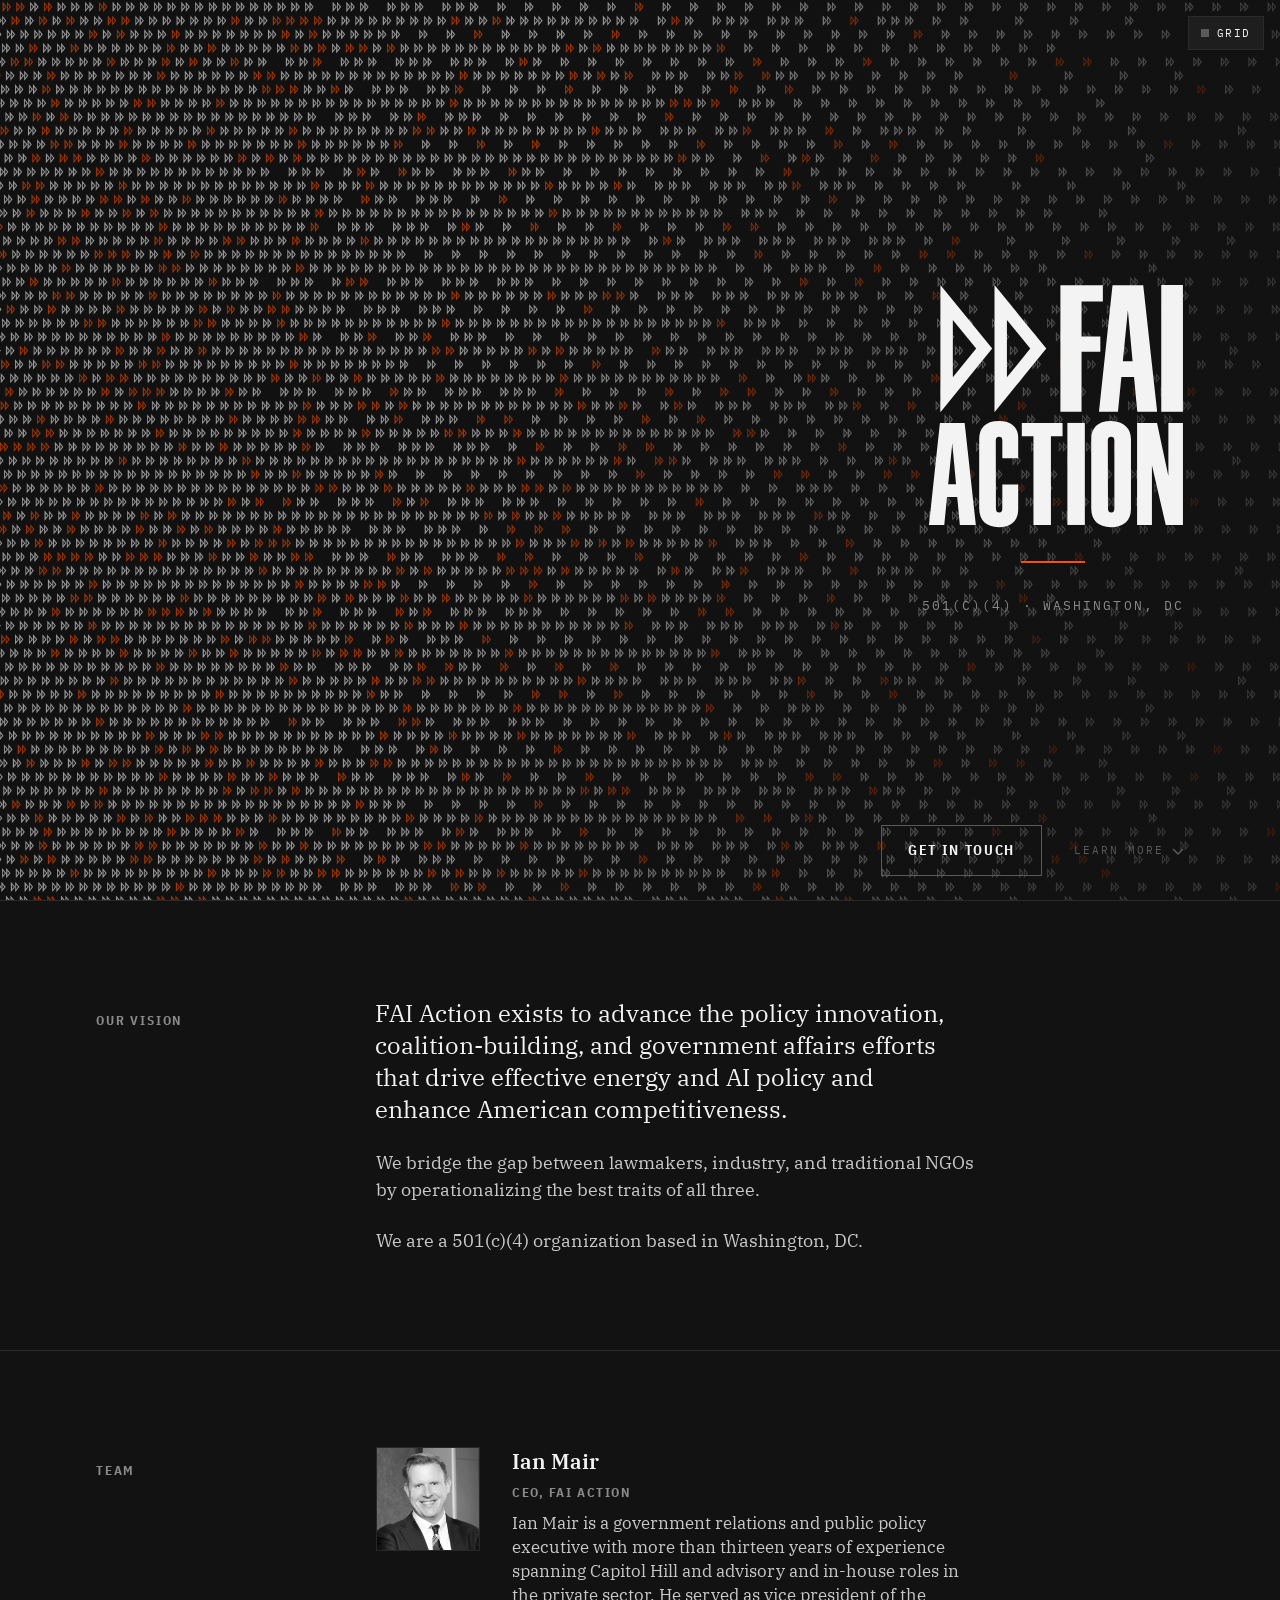
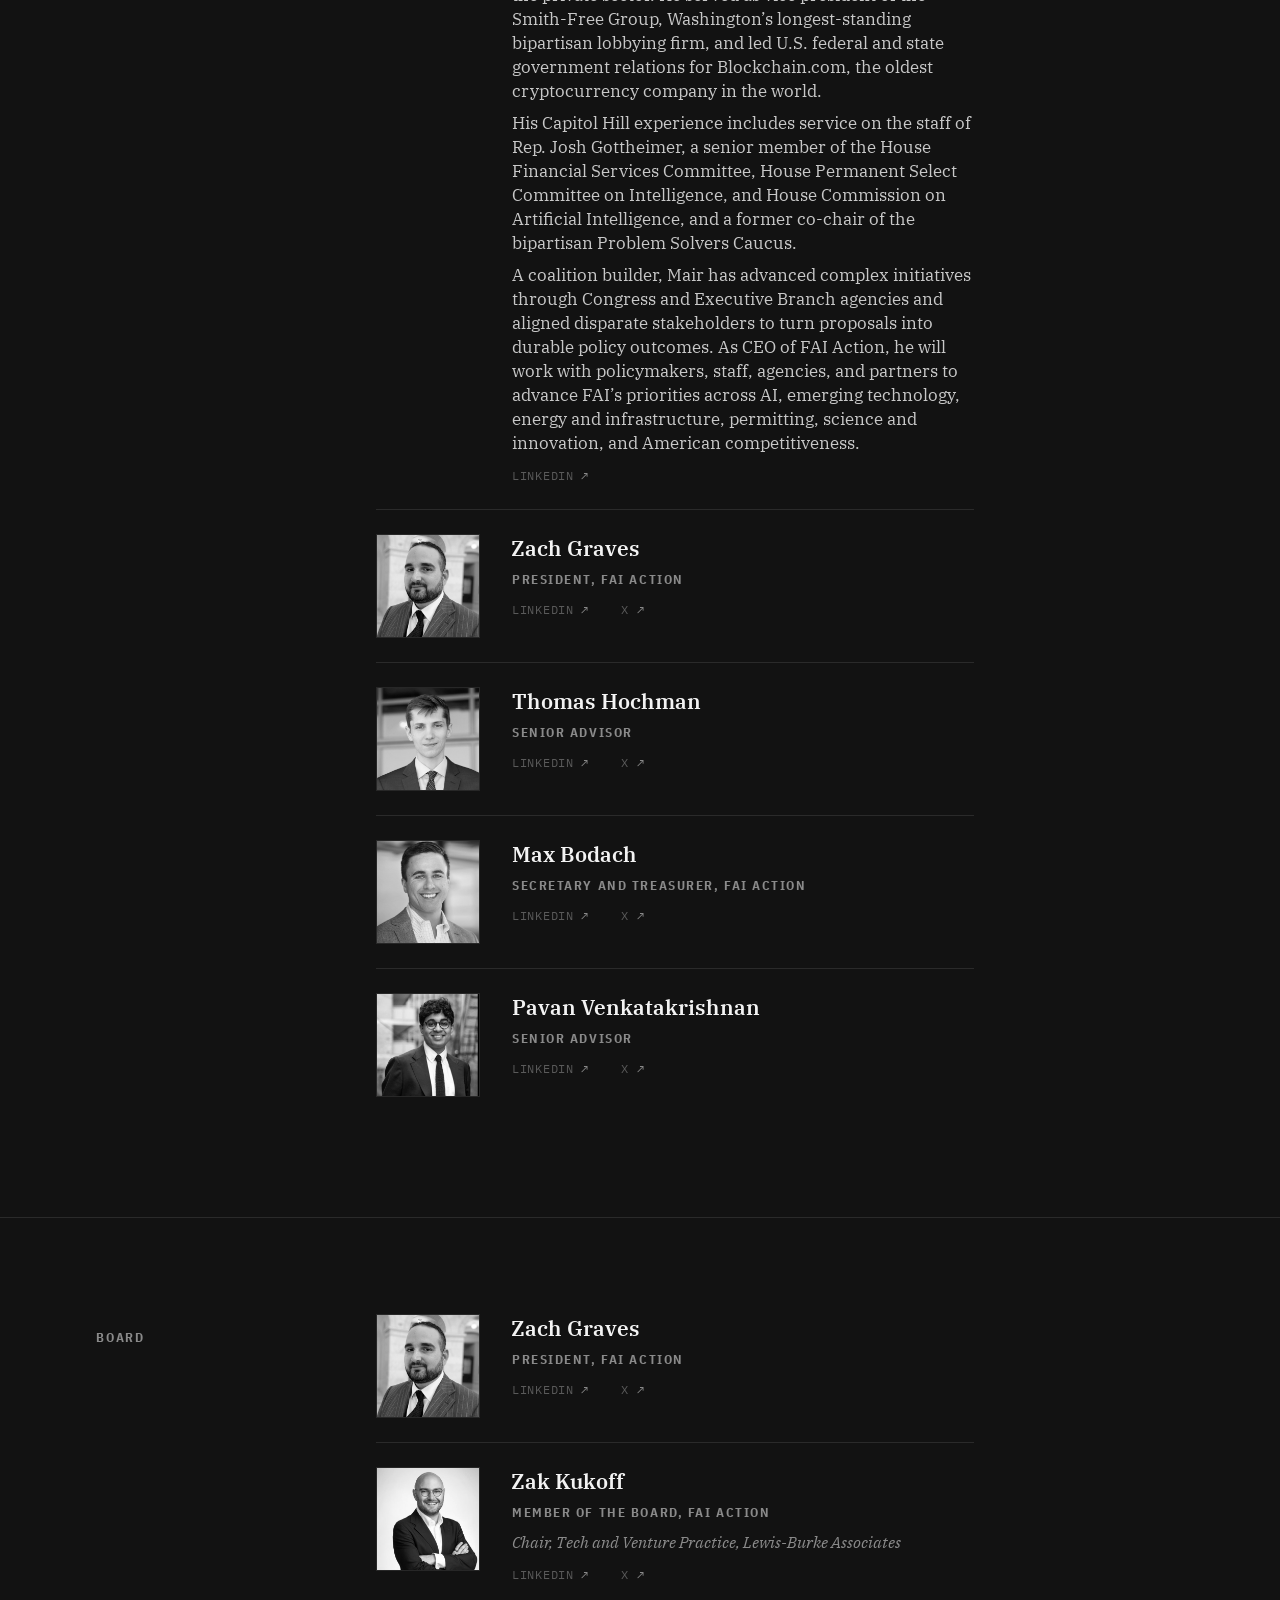
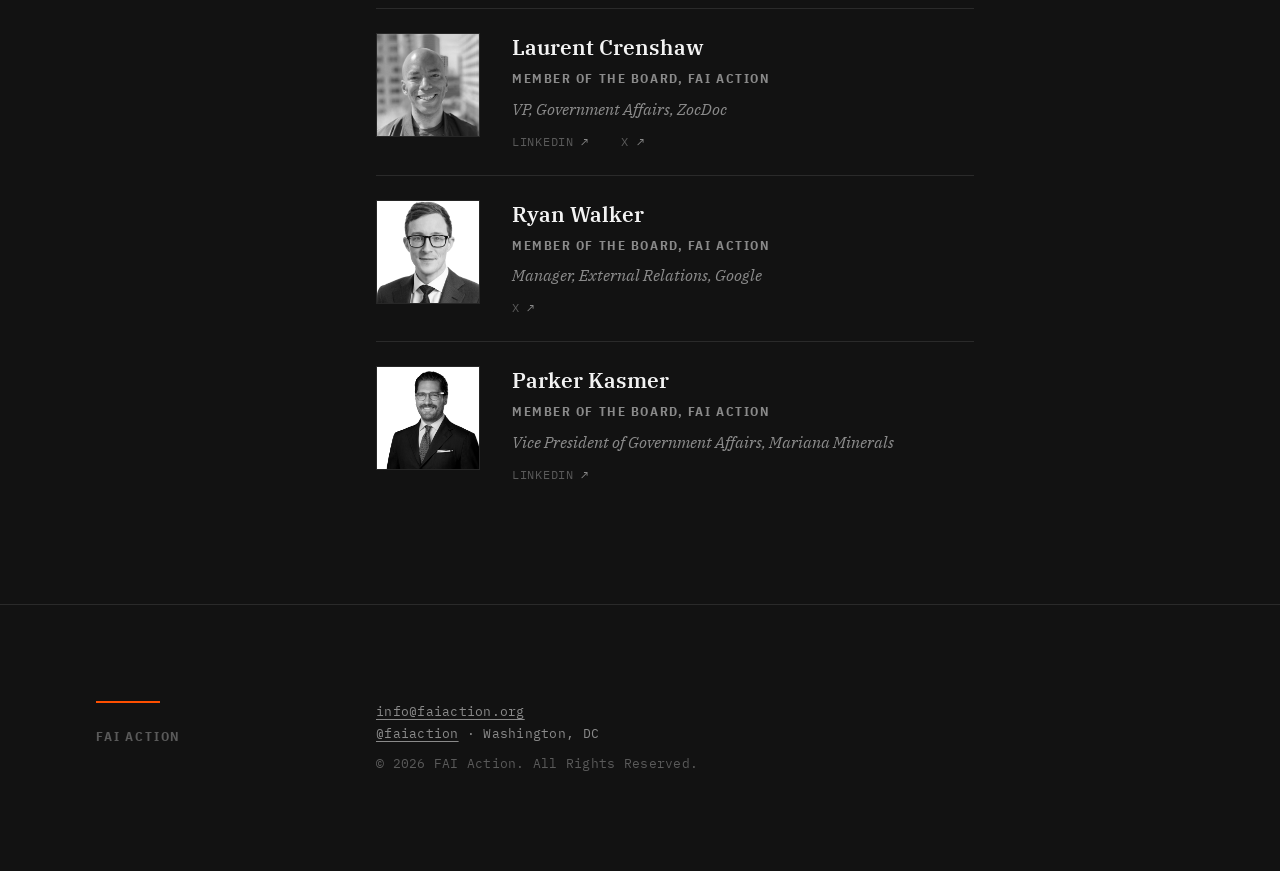
==== index.html @ d4f7ed58 "FAI Action landing site: splash dither field, expanded CEO bio, Get in Touch + Learn more CTAs Stati" ====
<!doctype html>
<html lang="en">
<head>
  <meta charset="utf-8" />
  <meta name="viewport" content="width=device-width, initial-scale=1" />
  <title>FAI Action</title>
  <meta name="description" content="FAI Action — the 501(c)(4) affiliate of the Foundation for American Innovation." />
  <meta name="theme-color" content="#121212" />
  <link rel="icon" type="image/svg+xml" href="./assets/favicon.svg" />
  <link rel="preconnect" href="https://fonts.googleapis.com" />
  <link rel="preconnect" href="https://fonts.gstatic.com" crossorigin />
  <link href="https://fonts.googleapis.com/css2?family=IBM+Plex+Mono:wght@400;500&family=IBM+Plex+Sans:wght@400;500;600&family=IBM+Plex+Sans+Condensed:wght@600;700&family=IBM+Plex+Serif:ital,wght@0,400;0,500;0,600;1,400&display=swap" rel="stylesheet" />
  <link rel="stylesheet" href="./styles.css" />
</head>
<body>
  <button class="toggle" id="gridToggle" aria-pressed="false" title="Toggle grid (G)">
    <span class="dot"></span><span class="lbl">Grid</span>
  </button>

  <!-- ============ SPLASH ============ -->
  <header class="splash spread">
    <img class="splash__texture" src="./assets/splash-field.png" alt="" aria-hidden="true" />
    <div class="splash__scrim" aria-hidden="true"></div>
    <div class="wrap">
      <div class="guides" aria-hidden="true"><div class="cols"></div><div class="rows"></div><div class="mline l"></div><div class="mline r"></div></div>
      <div class="splash__inner">
        <!-- Official drawn stacked lockup (composited, never re-typed) -->
        <svg class="splash__mark" viewBox="0 0 586 559" role="img" aria-label="FAI Action" xmlns="http://www.w3.org/2000/svg">
          <path class="fill" d="M28.39,2.31l118.57,145.6L28.39,293.51V2.31ZM110.26,147.91l-53.42-65.6v131.2l53.42-65.6Z"/>
          <path class="fill" d="M152.21,2.32l118.58,145.59-118.58,145.6V2.32ZM234.09,147.91l-53.43-65.6v131.21l53.43-65.61h0Z"/>
          <polygon class="fill" points="400.28 2.67 400.28 40.34 351.48 40.34 351.48 120.25 394.49 120.25 394.49 155.03 351.48 155.03 351.48 292.48 303.1 292.48 303.1 2.67 400.28 2.67"/>
          <path class="fill" d="M492.69,2.67l31.84,289.81h-45.49l-7.44-79.49h-28.95l-7.86,79.49h-43.42L422.39,2.67h70.3ZM468.29,176.97l-10.75-116.75-11.58,116.75h22.33Z"/>
          <rect class="fill" x="533.92" y="2.25" width="49.63" height="290.23"/>
          <path class="fill" d="M83.86,318.36l25.65,233.19h-36.64l-6-63.96h-23.32l-6.33,63.96H2.25l24.98-233.19h56.63ZM64.21,458.61l-8.66-93.94-9.33,93.94h17.99Z"/>
          <path class="fill" d="M206.45,458.94v55.96c0,26.99-15.32,41.64-44.3,41.64s-44.97-14.65-44.97-43.64v-158.23c0-23.65,13.66-40.97,44.97-40.97s44.3,16.65,44.3,38.31v46.63h-36.31v-40.64c0-5.99-2.66-8.32-7.66-8.32-4.66,0-7.33,2.66-7.33,8.32l.34,154.9c0,7.33,1.99,10.33,7.32,10.33,5.67,0,7.33-3.33,7.33-10.33v-53.96h36.31Z"/>
          <polygon class="fill" points="308.01 318.36 308.01 348.34 281.36 348.34 281.36 551.55 241.39 551.55 241.39 348.34 214.74 348.34 214.74 318.36 308.01 318.36"/>
          <rect class="fill" x="319.05" y="318.03" width="39.97" height="233.52"/>
          <path class="fill" d="M464.61,354.67v160.23c0,26.99-16.99,41.64-45.97,41.64s-44.98-14.65-44.98-43.64v-158.23c0-23.65,13.66-40.97,44.98-40.97s45.97,19.32,45.97,40.97h0ZM426.63,512.9v-154.9c0-5.99-2.66-8.32-7.66-8.32-4.67,0-7.33,2.66-7.33,8.32l.33,154.9c0,7.33,2,10.33,7.33,10.33,5.66,0,7.33-3.33,7.33-10.33h0Z"/>
          <polygon class="fill" points="583.55 318.36 583.55 551.55 544.24 551.55 512.59 414.63 512.59 551.55 478.61 551.55 478.61 318.36 524.25 318.36 550.23 439.28 550.23 318.36 583.55 318.36"/>
        </svg>
        <hr class="signal" />
        <p class="splash__subtitle" id="subtitle"></p>
      </div>
    </div>
    <div class="splash__actions">
      <a class="btn-touch" href="mailto:info@faiaction.org?subject=Learn%20more%20about%20FAI%20Action">Get in Touch</a>
      <a class="splash__learn" href="#about" aria-label="Learn more — scroll past the splash">
        <span>Learn more</span>
        <svg viewBox="0 0 12 14" aria-hidden="true" fill="none" stroke="currentColor" stroke-width="1.5"><path d="M1 5l5 5 5-5"/></svg>
      </a>
    </div>
  </header>

  <!-- ============ DOCUMENT ============ -->
  <main>
    <section class="spread doc-spread" id="about">
      <div class="wrap">
        <div class="guides" aria-hidden="true"><div class="cols"></div><div class="rows"></div><div class="mline l"></div><div class="mline r"></div></div>
        <div class="grid">
          <div class="band reveal">
            <div class="section__rail col-rail"><span class="rail-label" id="about-label">About</span></div>
            <div class="section__body col-body">
              <p class="lead" id="about-lead"></p>
              <div class="about__body" id="about-body"></div>
            </div>
          </div>
        </div>
      </div>
    </section>

    <section class="spread doc-spread" id="group-0">
      <div class="wrap">
        <div class="guides" aria-hidden="true"><div class="cols"></div><div class="rows"></div><div class="mline l"></div><div class="mline r"></div></div>
        <div class="grid">
          <div class="band reveal">
            <div class="section__rail col-rail"><span class="rail-label" id="group-0-label">Team</span></div>
            <div class="section__body col-body">
              <div class="staff__list" id="group-0-list"></div>
            </div>
          </div>
        </div>
      </div>
    </section>

    <section class="spread doc-spread" id="group-1">
      <div class="wrap">
        <div class="guides" aria-hidden="true"><div class="cols"></div><div class="rows"></div><div class="mline l"></div><div class="mline r"></div></div>
        <div class="grid">
          <div class="band reveal">
            <div class="section__rail col-rail"><span class="rail-label" id="group-1-label">Board</span></div>
            <div class="section__body col-body">
              <div class="staff__list" id="group-1-list"></div>
            </div>
          </div>
        </div>
      </div>
    </section>
  </main>

  <!-- ============ FOOTER ============ -->
  <footer class="spread footer-spread">
    <div class="wrap">
      <div class="guides" aria-hidden="true"><div class="cols"></div><div class="rows"></div><div class="mline l"></div><div class="mline r"></div></div>
      <div class="grid">
        <div class="band reveal">
          <div class="col-rail"><hr class="footer__rule" /><div class="footer__org">FAI Action</div></div>
          <div class="footer__contact col-body" id="footer-contact"></div>
        </div>
      </div>
    </div>
  </footer>

  <script src="./app.js"></script>
  <script src="./grid.js"></script>
</body>
</html>
---- styles.css ----
/* FAI Action — landing site
 * Harmony · macrostructure: Letter (document-led, marginalia rail) · tone: austere/insider · anchor hue: International Orange (signal ≤4%)
 * Grid: IBM 2x / Müller-Brockmann — 16 columns · 32px gutters · 96px margins · 8px baseline. One source of truth; toggle with the G key.
 * Brand: FAI Action sub-brand (Cod Gray ground · Smoke White type · outlined double chevron · no display face · orange = signal not field)
 * pre-emit critique: P5 H5 E5 S5 R5 V4
 */

/* Schmalfette — wired in but DORMANT (FAI Action has no display face; available via --font-display / .display if ever needed) */
@font-face {
  font-family: "Schmalfette Grotesk";
  src: url("./assets/fonts/SchmalfetteGrotesk.woff2") format("woff2"),
       url("./assets/fonts/SchmalfetteGrotesk.woff") format("woff");
  font-weight: 700; font-style: normal; font-display: swap;
}

:root {
  /* ---- grid: one source of truth (IBM 2x) ---- */
  --cols: 16;
  --bl: 8px;          /* baseline unit */
  --lh: 24px;         /* leading = 3 × baseline */
  --gutter: 32px;
  --margin: 96px;
  --pad: 96px;        /* spread top/bottom padding (× baseline) */
  --maxw: 1312px;     /* Carbon xlg */

  /* ---- palette — FAI Action ---- */
  --cod-gray: #121212;
  --graphite: #1e1e1e;
  --iron: #2a2a2a;
  --ash: #5a5a5a;
  --pewter: #8a8a8a;
  --mute: #c8c8c8;
  --smoke: #f3f3f3;
  --bone: #ede6d6;
  --white: #ffffff;
  --orange: #ff4f00;

  /* ---- grid overlay (re-tinted for the dark ground) ---- */
  --g-col: rgba(243, 243, 243, 0.035);
  --g-edge: rgba(255, 79, 0, 0.42);
  --g-base: rgba(243, 243, 243, 0.16);
  --g-base-min: rgba(243, 243, 243, 0.05);

  /* ---- type ---- */
  --font-serif: "IBM Plex Serif", Georgia, serif;
  --font-sans: "IBM Plex Sans", system-ui, sans-serif;
  --font-cond: "IBM Plex Sans Condensed", "Arial Narrow", sans-serif;
  --font-mono: "IBM Plex Mono", ui-monospace, Menlo, monospace;
  --font-display: "Schmalfette Grotesk", "IBM Plex Sans Condensed", "Arial Narrow", sans-serif;

  --measure: 38rem;
  --ease-out: cubic-bezier(0.16, 1, 0.3, 1);
}

* { box-sizing: border-box; }
html, body { overflow-x: clip; }
html { -webkit-text-size-adjust: 100%; scroll-behavior: smooth; }
body {
  margin: 0;
  background: var(--cod-gray);
  color: var(--smoke);
  font-family: var(--font-serif);
  font-size: 18px;
  line-height: 1.5;
  -webkit-font-smoothing: antialiased;
  text-rendering: optimizeLegibility;
}
a { color: inherit; text-decoration: none; }

/* dormant display utility (Schmalfette) — present, not used by default */
.display { font-family: var(--font-display); text-transform: uppercase; letter-spacing: 0.015em; }

/* ============ GRID SCAFFOLD (one source of truth) ============ */
.spread { position: relative; width: 100%; }
.wrap { position: relative; max-width: var(--maxw); margin: 0 auto; padding: var(--pad) var(--margin); }
.grid {
  display: grid;
  grid-template-columns: repeat(var(--cols), minmax(0, 1fr));
  column-gap: var(--gutter);
  row-gap: var(--lh);
}
.band {
  grid-column: 1 / -1;
  display: grid;
  grid-template-columns: subgrid;
  column-gap: var(--gutter);
  align-items: start;
}
@supports not (grid-template-columns: subgrid) {
  .band { grid-template-columns: repeat(var(--cols), minmax(0, 1fr)); }
}
/* column-line placements (the page's structural fingerprint) */
.col-rail { grid-column: 1 / 4; }     /* cols 1–3  — the marginalia rail */
.col-body { grid-column: 5 / 14; }    /* cols 5–13 — the reading column  */
.col-wide { grid-column: 5 / 17; }    /* cols 5–16 — wide content        */

/* ============ GRID OVERLAY (lives in the SAME .wrap as content) ============ */
.guides { position: absolute; inset: 0; pointer-events: none; z-index: 60; opacity: 0; transition: opacity 0.26s var(--ease-out); }
body.grid-on .guides { opacity: 1; }
.guides .cols {
  position: absolute; top: 0; bottom: 0; left: var(--margin); right: var(--margin);
  display: grid; grid-template-columns: repeat(var(--cols), minmax(0, 1fr)); column-gap: var(--gutter);
}
.guides .col { background: var(--g-col); box-shadow: inset 1px 0 0 var(--g-edge), inset -1px 0 0 var(--g-edge); position: relative; }
.guides .col span { position: absolute; top: 8px; left: 0; right: 0; text-align: center; font-family: var(--font-mono); font-size: 9px; line-height: 1; color: var(--orange); }
.guides .rows {
  position: absolute; left: var(--margin); right: var(--margin); top: 0; bottom: 0;
  background-image:
    repeating-linear-gradient(to bottom, var(--g-base) 0 1px, transparent 1px var(--lh)),
    repeating-linear-gradient(to bottom, var(--g-base-min) 0 1px, transparent 1px var(--bl));
}
.guides .mline { position: absolute; top: 0; bottom: 0; width: 1px; background: var(--g-edge); }
.guides .mline.l { left: var(--margin); }
.guides .mline.r { right: var(--margin); }

/* ============ TOGGLE ============ */
.toggle {
  position: fixed; top: 16px; right: 16px; z-index: 200;
  display: inline-flex; align-items: center; gap: 8px;
  background: var(--graphite); color: var(--smoke); border: 1px solid var(--iron); cursor: pointer;
  font-family: var(--font-mono); font-size: 11px; letter-spacing: 0.14em; text-transform: uppercase; padding: 9px 12px;
}
.toggle .dot { width: 8px; height: 8px; background: var(--ash); }
.toggle:hover { border-color: var(--orange); }
body.grid-on .toggle { border-color: var(--orange); }
body.grid-on .toggle .dot { background: var(--orange); }

/* ============ shared ============ */
.rail-label { font-family: var(--font-cond); font-weight: 700; font-size: 13px; letter-spacing: 0.14em; text-transform: uppercase; color: var(--pewter); }
.signal { height: 2px; width: 64px; background: var(--orange); border: 0; }

/* ============ SPLASH ============ */
.splash { min-height: 100svh; overflow: hidden; }
.splash__texture { position: absolute; inset: 0; width: 100%; height: 100%; z-index: 0; pointer-events: none; object-fit: cover; object-position: left center; opacity: 0.62; }
.splash__scrim { position: absolute; inset: 0; z-index: 1; pointer-events: none; background: linear-gradient(105deg, rgba(18,18,18,0) 38%, rgba(18,18,18,0.72) 86%); }
.splash .wrap { min-height: 100svh; display: flex; flex-direction: column; align-items: flex-end; justify-content: center; }
.splash__inner { position: relative; z-index: 2; display: flex; flex-direction: column; align-items: flex-end; text-align: right; gap: var(--lh); }
.splash__mark { width: clamp(180px, 22vw, 256px); height: auto; display: block; }
.splash__mark .fill { fill: var(--smoke); }
.splash__subtitle { font-family: var(--font-mono); font-size: 13px; letter-spacing: 0.16em; text-transform: uppercase; color: var(--pewter); margin: 0; }
/* actions — float in at the bottom-left; "Learn more" scrolls the page off the splash */
.splash__actions {
  position: absolute; right: var(--margin); bottom: var(--lh); z-index: 2;
  display: flex; flex-wrap: wrap; align-items: center; justify-content: flex-end; gap: var(--gutter);
  animation: floatIn 0.7s var(--ease-out) 0.5s both;
}
.btn-touch {
  display: inline-flex; align-items: center;
  font-family: var(--font-cond); font-weight: 700; font-size: 14px; letter-spacing: 0.12em; text-transform: uppercase;
  color: var(--smoke); background: transparent; border: 1px solid var(--ash); padding: 14px 26px;
  transition: border-color 0.2s var(--ease-out), color 0.2s var(--ease-out), background 0.2s var(--ease-out);
}
.btn-touch:hover { border-color: var(--orange); color: var(--orange); background: rgba(255, 79, 0, 0.06); }
.splash__learn {
  display: inline-flex; align-items: center; gap: var(--bl);
  font-family: var(--font-mono); font-size: 11px; letter-spacing: 0.18em; text-transform: uppercase; color: var(--ash);
  transition: color 0.2s var(--ease-out);
}
.splash__learn svg { width: 12px; height: 14px; animation: bob 2.4s var(--ease-out) infinite; }
.splash__learn:hover { color: var(--smoke); }
@keyframes bob { 0%, 100% { transform: translateY(0); } 50% { transform: translateY(4px); } }
@keyframes floatIn { from { opacity: 0; transform: translateY(16px); } to { opacity: 1; transform: none; } }

/* ============ DOCUMENT ============ */
.doc-spread .wrap { border-top: 1px solid var(--iron); }
.splash + .doc-spread .wrap { border-top: 0; }
.section__rail { padding-top: var(--bl); }

/* about */
.lead { font-size: 24px; line-height: 32px; color: var(--smoke); margin: 0 0 var(--lh); max-width: var(--measure); }
.about__body p { margin: 0 0 var(--lh); color: var(--mute); }
.about__body p:last-child { margin-bottom: 0; }

/* staff */
.staff__list { display: flex; flex-direction: column; }
.staff__item { display: grid; grid-template-columns: 104px minmax(0, 1fr); gap: var(--gutter); align-items: start; padding: var(--lh) 0; border-top: 1px solid var(--iron); }
.staff__photo { width: 104px; height: 104px; object-fit: cover; border: 1px solid var(--iron); display: block; filter: grayscale(1) contrast(1.03); transition: filter 0.3s var(--ease-out); }
.staff__item:hover .staff__photo { filter: none; }
.staff__content { min-width: 0; }
.staff__item:first-child { border-top: 0; padding-top: 0; }
.staff__name { font-size: 21px; line-height: 28px; font-weight: 600; color: var(--smoke); margin: 0; grid-column: 1; }
.staff__title { font-family: var(--font-cond); font-weight: 700; font-size: 13px; letter-spacing: 0.12em; text-transform: uppercase; color: var(--pewter); margin: var(--bl) 0 0; grid-column: 1; }
.staff__org { font-family: var(--font-serif); font-style: italic; font-size: 16px; line-height: var(--lh); color: var(--pewter); margin: var(--bl) 0 0; }
.staff__bio { color: var(--mute); font-size: 17px; line-height: var(--lh); margin: var(--bl) 0 0; max-width: var(--measure); }
.staff__links { display: flex; gap: var(--gutter); margin-top: 12px; font-family: var(--font-mono); font-size: 12px; letter-spacing: 0.06em; text-transform: uppercase; }
.staff__links a { color: var(--ash); text-decoration: none; transition: color 0.15s var(--ease-out); }
.staff__links a::after { content: " \2197"; color: var(--pewter); }
.staff__links a:hover, .staff__links a:hover::after { color: var(--orange); }
.staff__email { grid-column: 2; grid-row: 1 / span 3; font-family: var(--font-mono); font-size: 13px; color: var(--ash); text-decoration: underline; text-underline-offset: 3px; white-space: nowrap; transition: color 0.15s var(--ease-out); }
.staff__email:hover { color: var(--orange); }

/* ============ FOOTER ============ */
.footer-spread .wrap { border-top: 1px solid var(--iron); }
.footer__rule { height: 2px; width: 64px; background: var(--orange); border: 0; margin: 0 0 var(--lh); }
.footer__org { font-family: var(--font-cond); font-weight: 700; font-size: 13px; letter-spacing: 0.14em; text-transform: uppercase; color: var(--ash); }
.footer__contact { font-family: var(--font-mono); font-size: 13px; line-height: 1.7; color: var(--pewter); letter-spacing: 0.02em; }
.footer__contact a { text-decoration: underline; text-underline-offset: 3px; transition: color 0.15s var(--ease-out); }
.footer__contact a:hover { color: var(--orange); }
.footer__copy { color: var(--ash); margin-top: var(--bl); }

/* ============ focus / reveal ============ */
:focus-visible { outline: 2px solid var(--orange); outline-offset: 2px; }
.reveal { opacity: 0; transform: translateY(12px); transition: opacity 0.6s var(--ease-out), transform 0.6s var(--ease-out); }
.reveal.is-in { opacity: 1; transform: none; }
@media (prefers-reduced-motion: reduce) {
  html { scroll-behavior: auto; }
  .reveal { opacity: 1; transform: none; transition: none; }
  .splash__learn svg { animation: none; }
  .splash__actions { animation: none; }
  .guides { transition: none; }
}

/* ============ RESPONSIVE (Carbon: collapse the 16-col field) ============ */
@media (max-width: 1056px) { :root { --margin: 48px; --pad: 64px; } }
@media (max-width: 672px) {
  :root { --margin: 16px; --pad: 48px; }
  .col-rail, .col-body, .col-wide { grid-column: 1 / -1; }
  .band { row-gap: var(--bl); }
  .section__rail { padding-top: 0; padding-bottom: var(--bl); }
  .lead { font-size: 21px; line-height: 30px; }
  .staff__item { grid-template-columns: 64px minmax(0, 1fr); gap: 16px; }
  .staff__photo { width: 64px; height: 64px; }
}
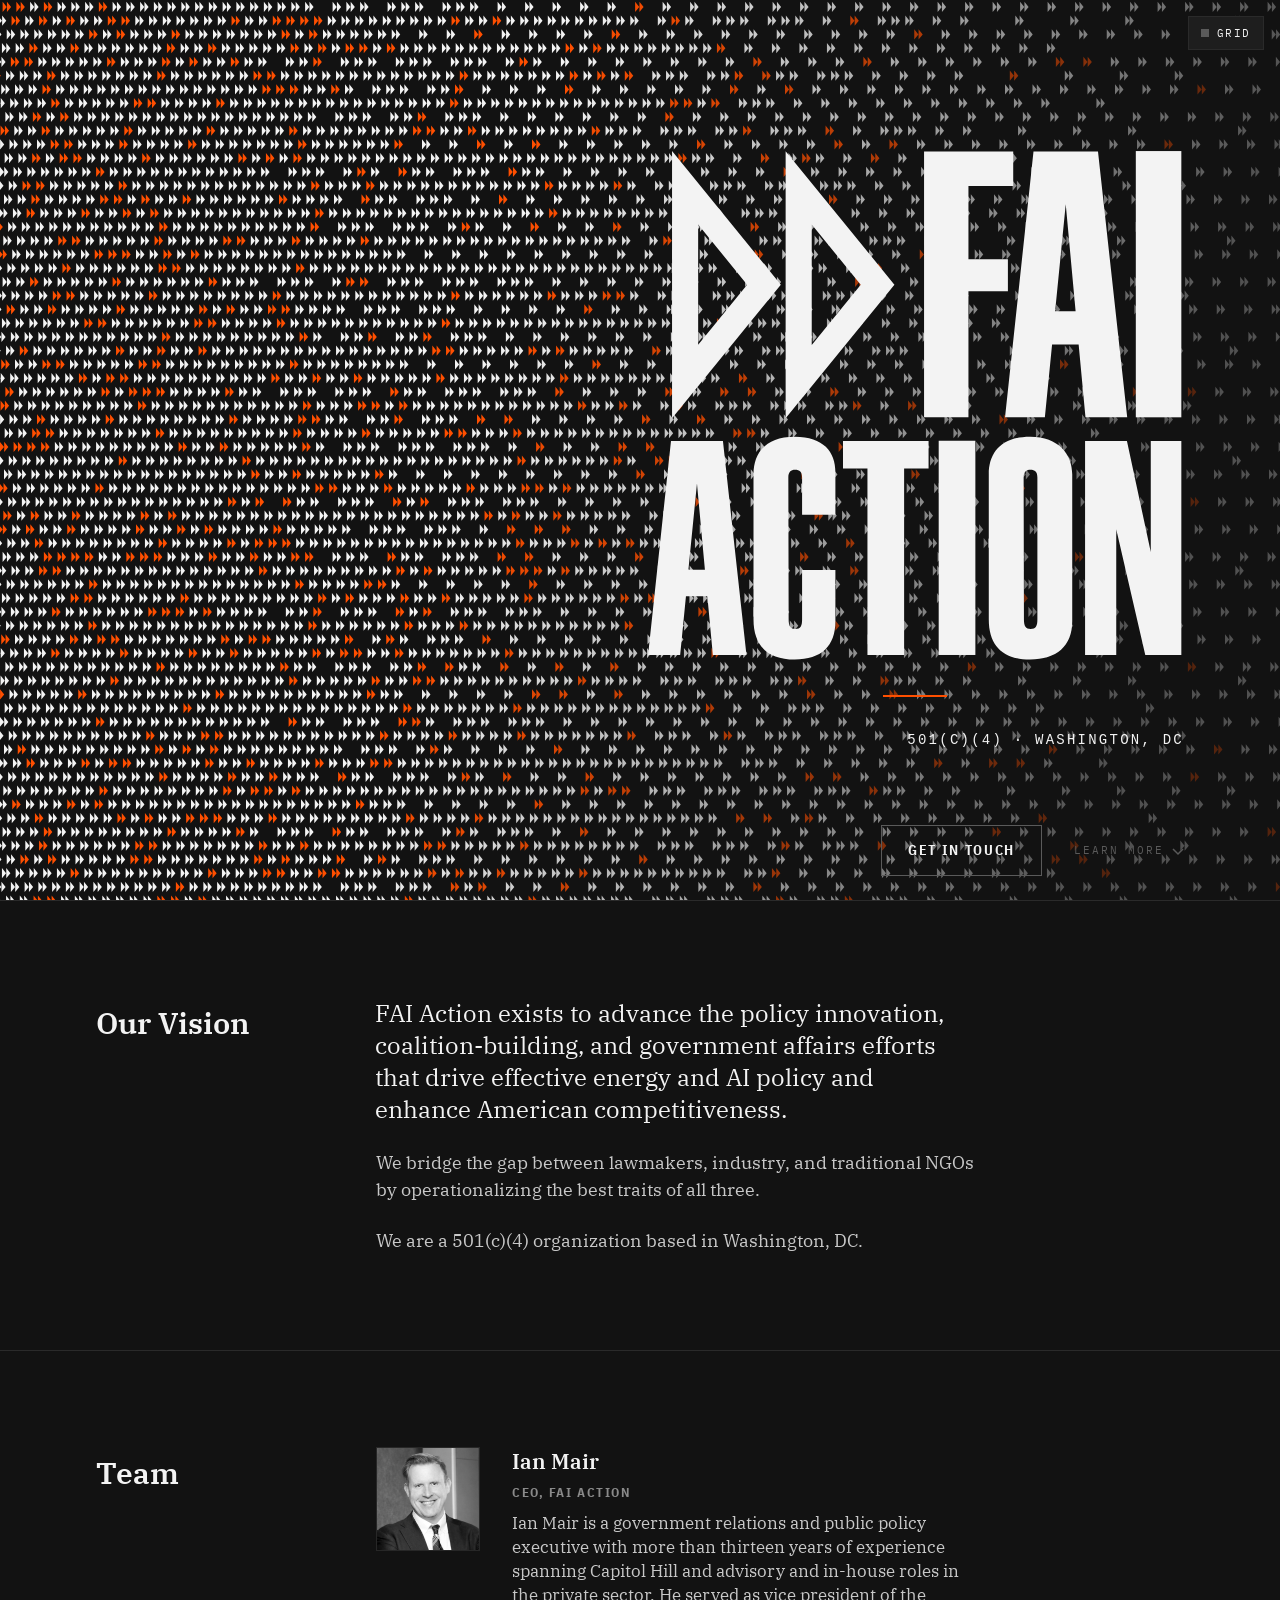
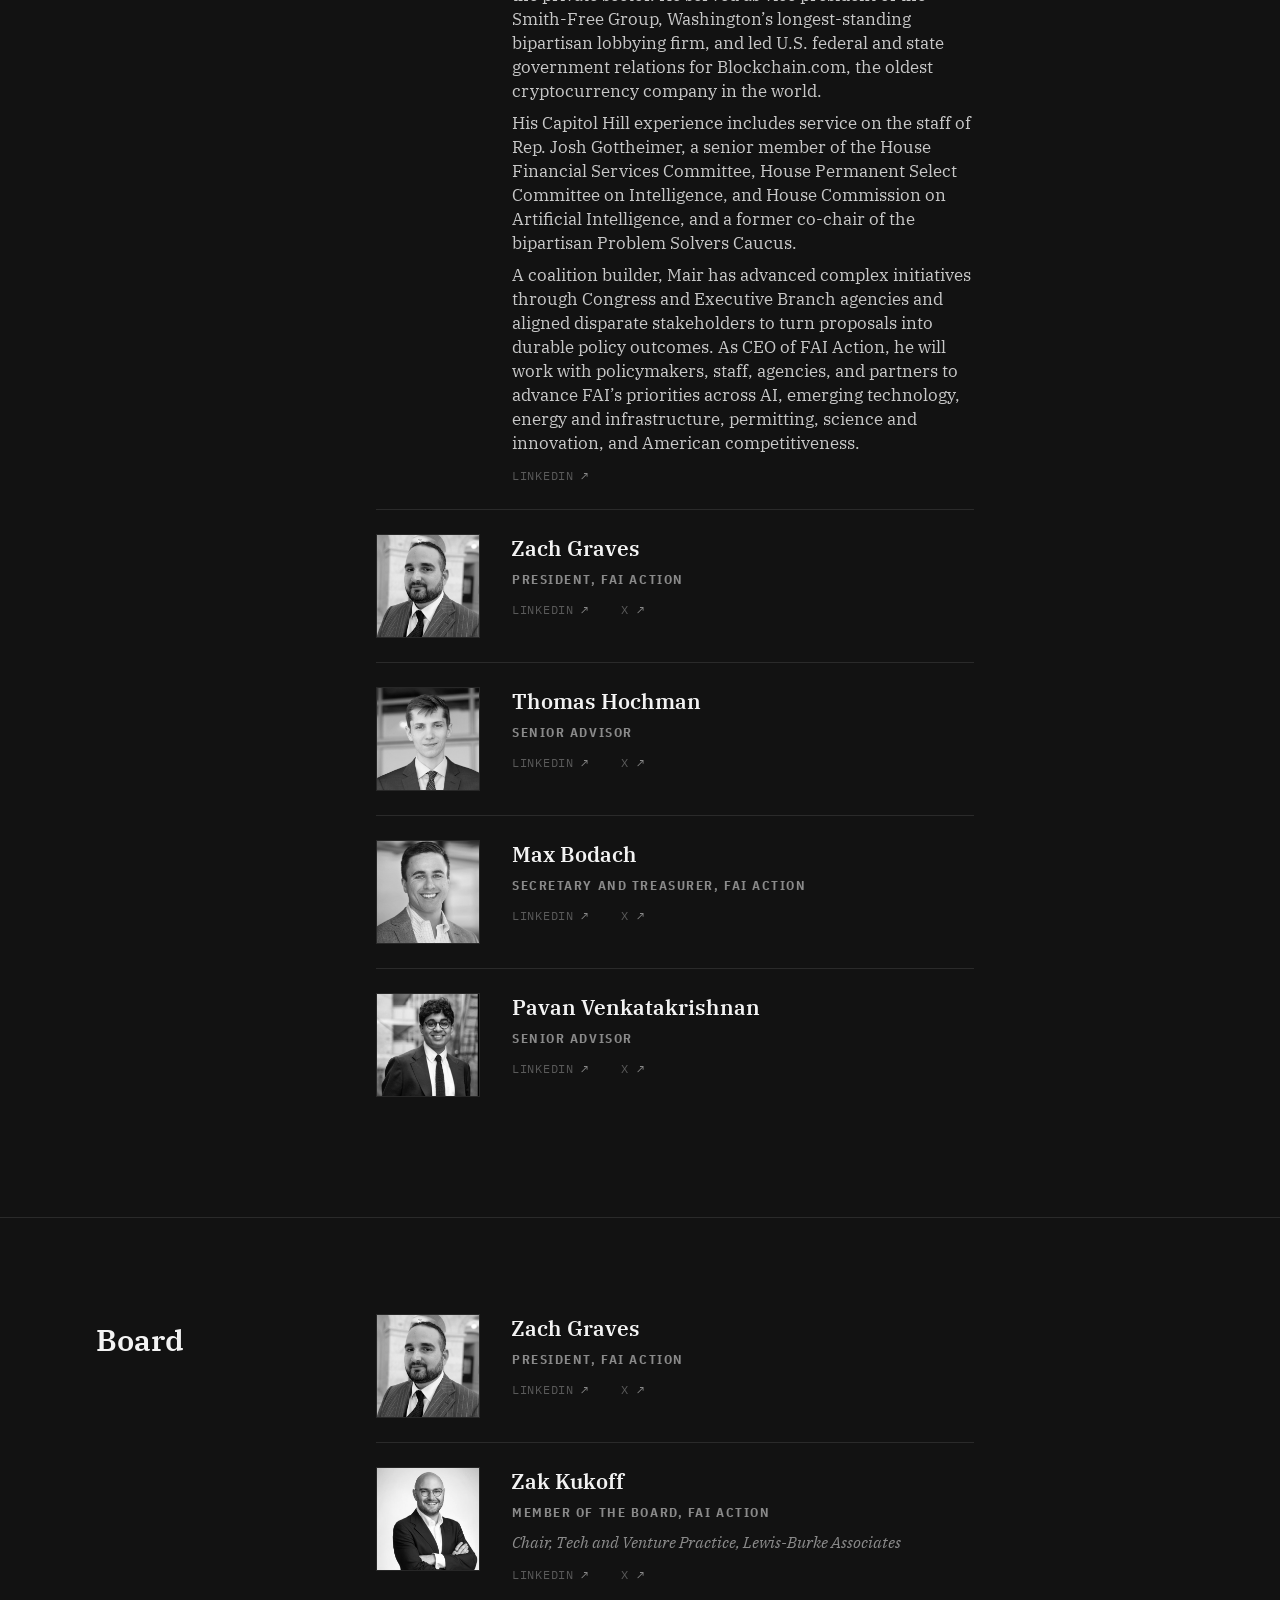
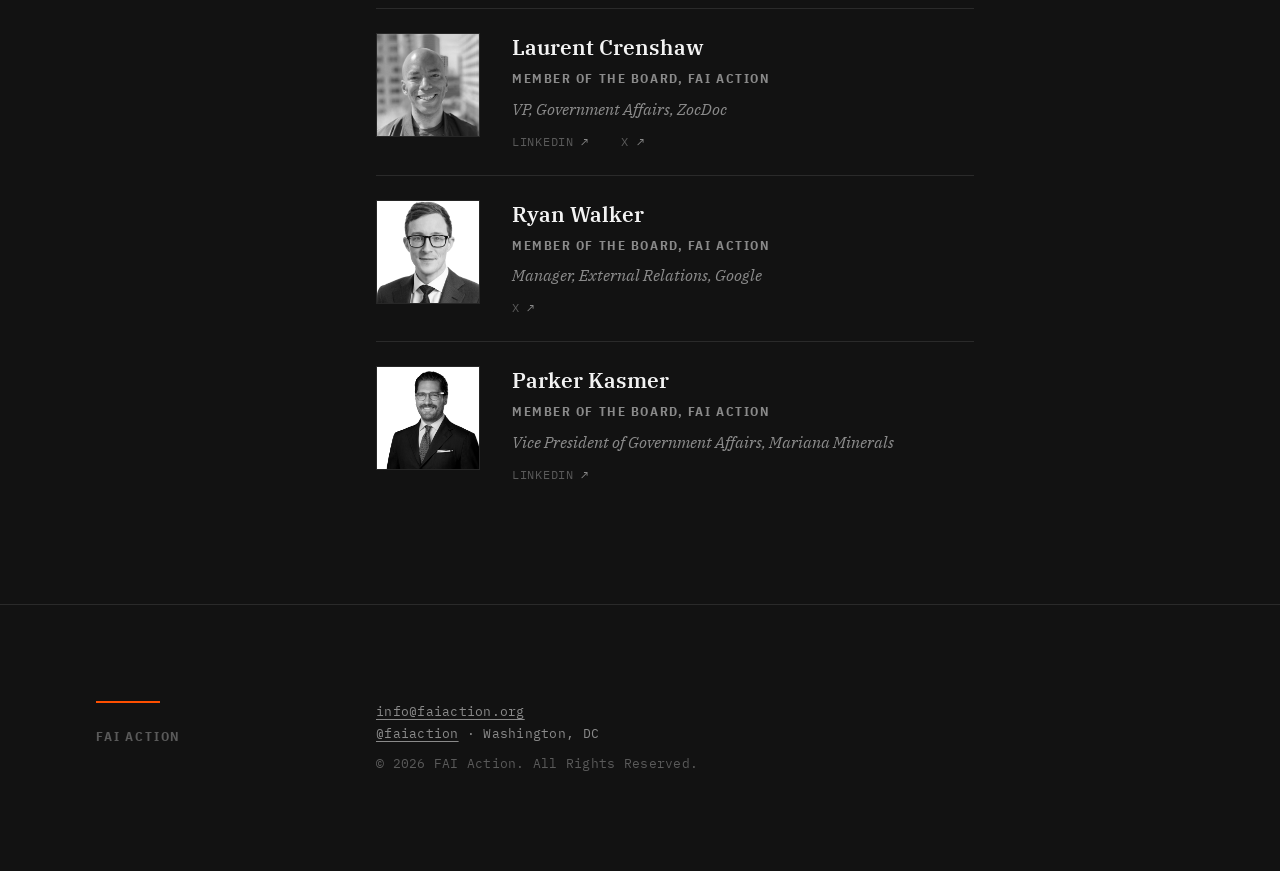
==== commit 001b8c61: "Splash: optimized transparent dither SVG + bigger right-aligned lockup; serif H2 section headings; h" ====
--- a/index.html
+++ b/index.html
@@ -19,7 +19,7 @@
 
   <!-- ============ SPLASH ============ -->
   <header class="splash spread">
-    <img class="splash__texture" src="./assets/splash-field.png" alt="" aria-hidden="true" />
+    <img class="splash__texture" src="./assets/splash-field.svg" alt="" aria-hidden="true" />
     <div class="splash__scrim" aria-hidden="true"></div>
     <div class="wrap">
       <div class="guides" aria-hidden="true"><div class="cols"></div><div class="rows"></div><div class="mline l"></div><div class="mline r"></div></div>
@@ -41,13 +41,13 @@
         <hr class="signal" />
         <p class="splash__subtitle" id="subtitle"></p>
       </div>
-    </div>
-    <div class="splash__actions">
-      <a class="btn-touch" href="mailto:info@faiaction.org?subject=Learn%20more%20about%20FAI%20Action">Get in Touch</a>
-      <a class="splash__learn" href="#about" aria-label="Learn more — scroll past the splash">
-        <span>Learn more</span>
-        <svg viewBox="0 0 12 14" aria-hidden="true" fill="none" stroke="currentColor" stroke-width="1.5"><path d="M1 5l5 5 5-5"/></svg>
-      </a>
+      <div class="splash__actions">
+        <a class="btn-touch" href="mailto:info@faiaction.org?subject=Learn%20more%20about%20FAI%20Action">Get in Touch</a>
+        <a class="splash__learn" href="#about" aria-label="Learn more — scroll past the splash">
+          <span>Learn more</span>
+          <svg viewBox="0 0 12 14" aria-hidden="true" fill="none" stroke="currentColor" stroke-width="1.5"><path d="M1 5l5 5 5-5"/></svg>
+        </a>
+      </div>
     </div>
   </header>
 
--- a/styles.css
+++ b/styles.css
@@ -126,18 +126,18 @@
 body.grid-on .toggle .dot { background: var(--orange); }
 
 /* ============ shared ============ */
-.rail-label { font-family: var(--font-cond); font-weight: 700; font-size: 13px; letter-spacing: 0.14em; text-transform: uppercase; color: var(--pewter); }
+.rail-label { font-family: var(--font-serif); font-weight: 600; font-size: 30px; line-height: 36px; color: var(--smoke); }
 .signal { height: 2px; width: 64px; background: var(--orange); border: 0; }
 
 /* ============ SPLASH ============ */
 .splash { min-height: 100svh; overflow: hidden; }
-.splash__texture { position: absolute; inset: 0; width: 100%; height: 100%; z-index: 0; pointer-events: none; object-fit: cover; object-position: left center; opacity: 0.62; }
+.splash__texture { position: absolute; inset: 0; width: 100%; height: 100%; z-index: 0; pointer-events: none; object-fit: cover; object-position: left center; }
 .splash__scrim { position: absolute; inset: 0; z-index: 1; pointer-events: none; background: linear-gradient(105deg, rgba(18,18,18,0) 38%, rgba(18,18,18,0.72) 86%); }
 .splash .wrap { min-height: 100svh; display: flex; flex-direction: column; align-items: flex-end; justify-content: center; }
 .splash__inner { position: relative; z-index: 2; display: flex; flex-direction: column; align-items: flex-end; text-align: right; gap: var(--lh); }
-.splash__mark { width: clamp(180px, 22vw, 256px); height: auto; display: block; }
+.splash__mark { width: clamp(300px, 42vw, 600px); height: auto; display: block; }
 .splash__mark .fill { fill: var(--smoke); }
-.splash__subtitle { font-family: var(--font-mono); font-size: 13px; letter-spacing: 0.16em; text-transform: uppercase; color: var(--pewter); margin: 0; }
+.splash__subtitle { font-family: var(--font-mono); font-weight: 500; font-size: 14px; letter-spacing: 0.16em; text-transform: uppercase; color: var(--smoke); margin: 0; }
 /* actions — float in at the bottom-left; "Learn more" scrolls the page off the splash */
 .splash__actions {
   position: absolute; right: var(--margin); bottom: var(--lh); z-index: 2;
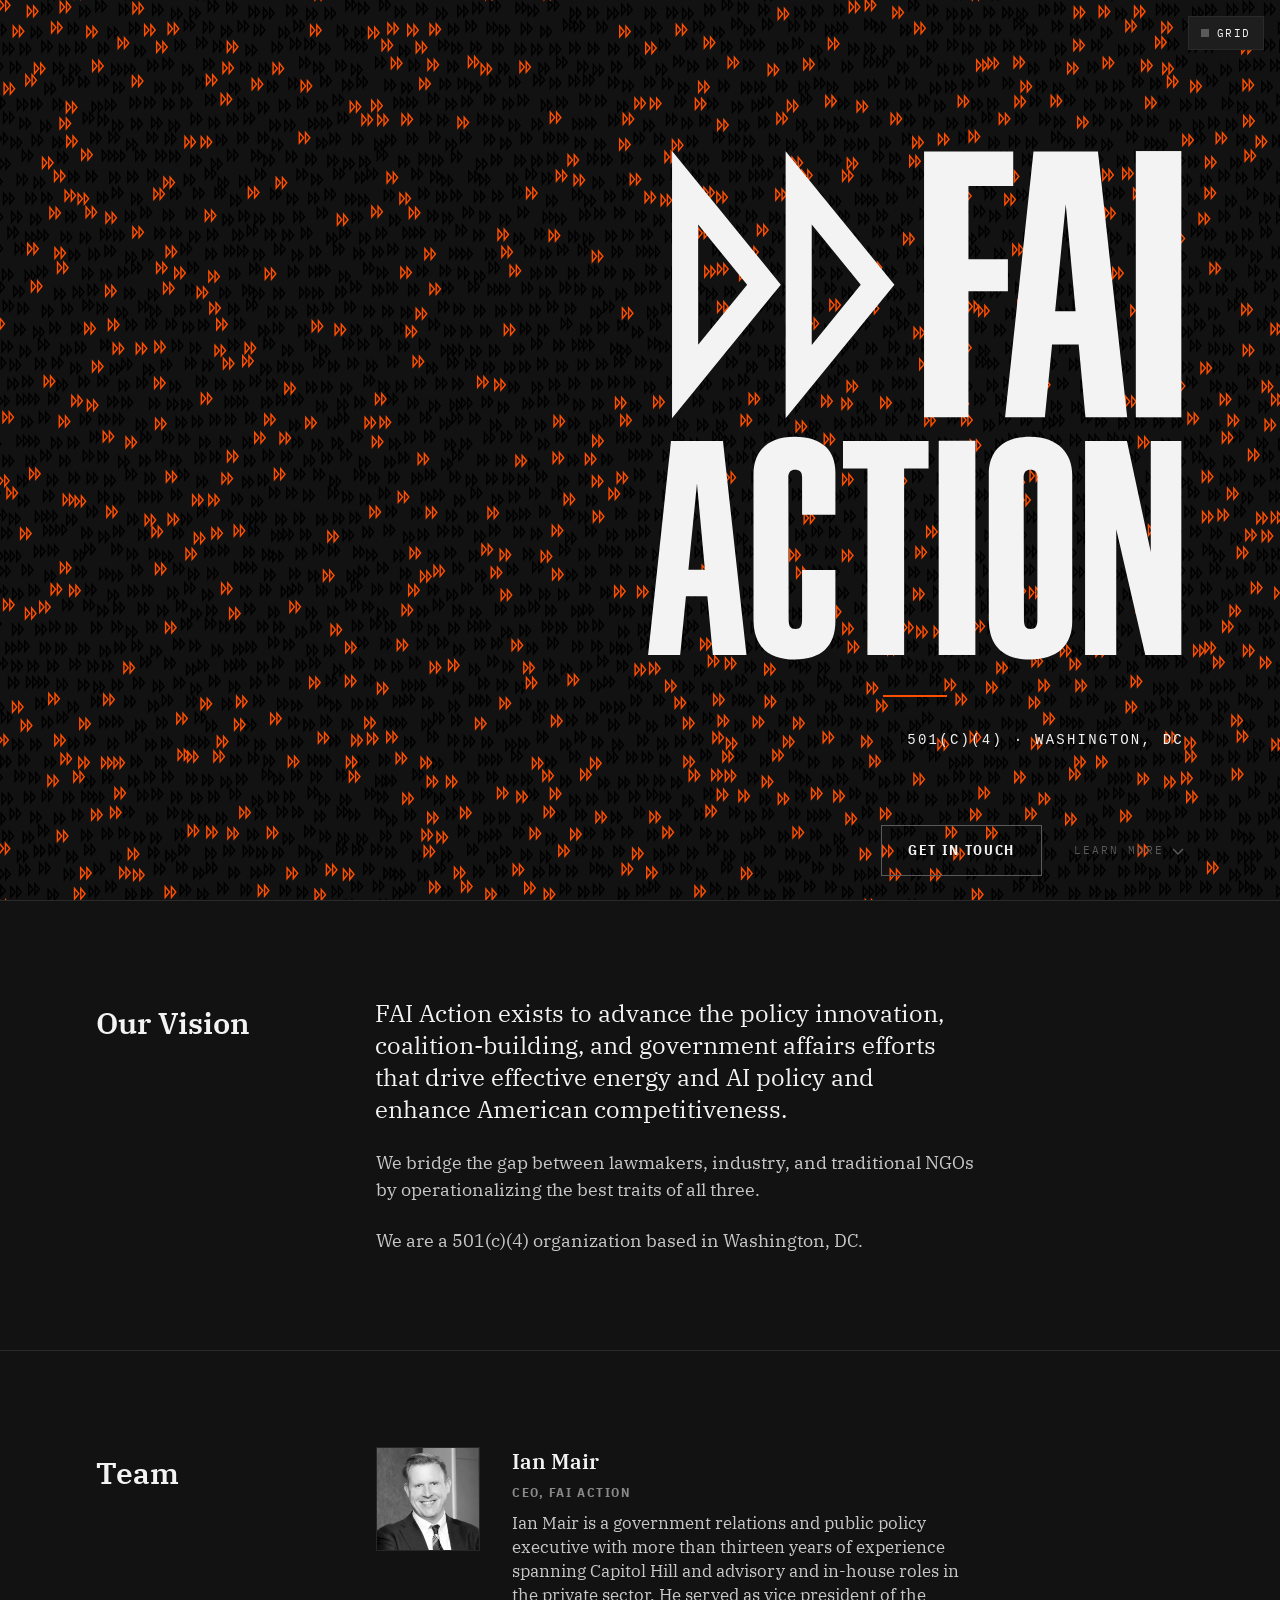
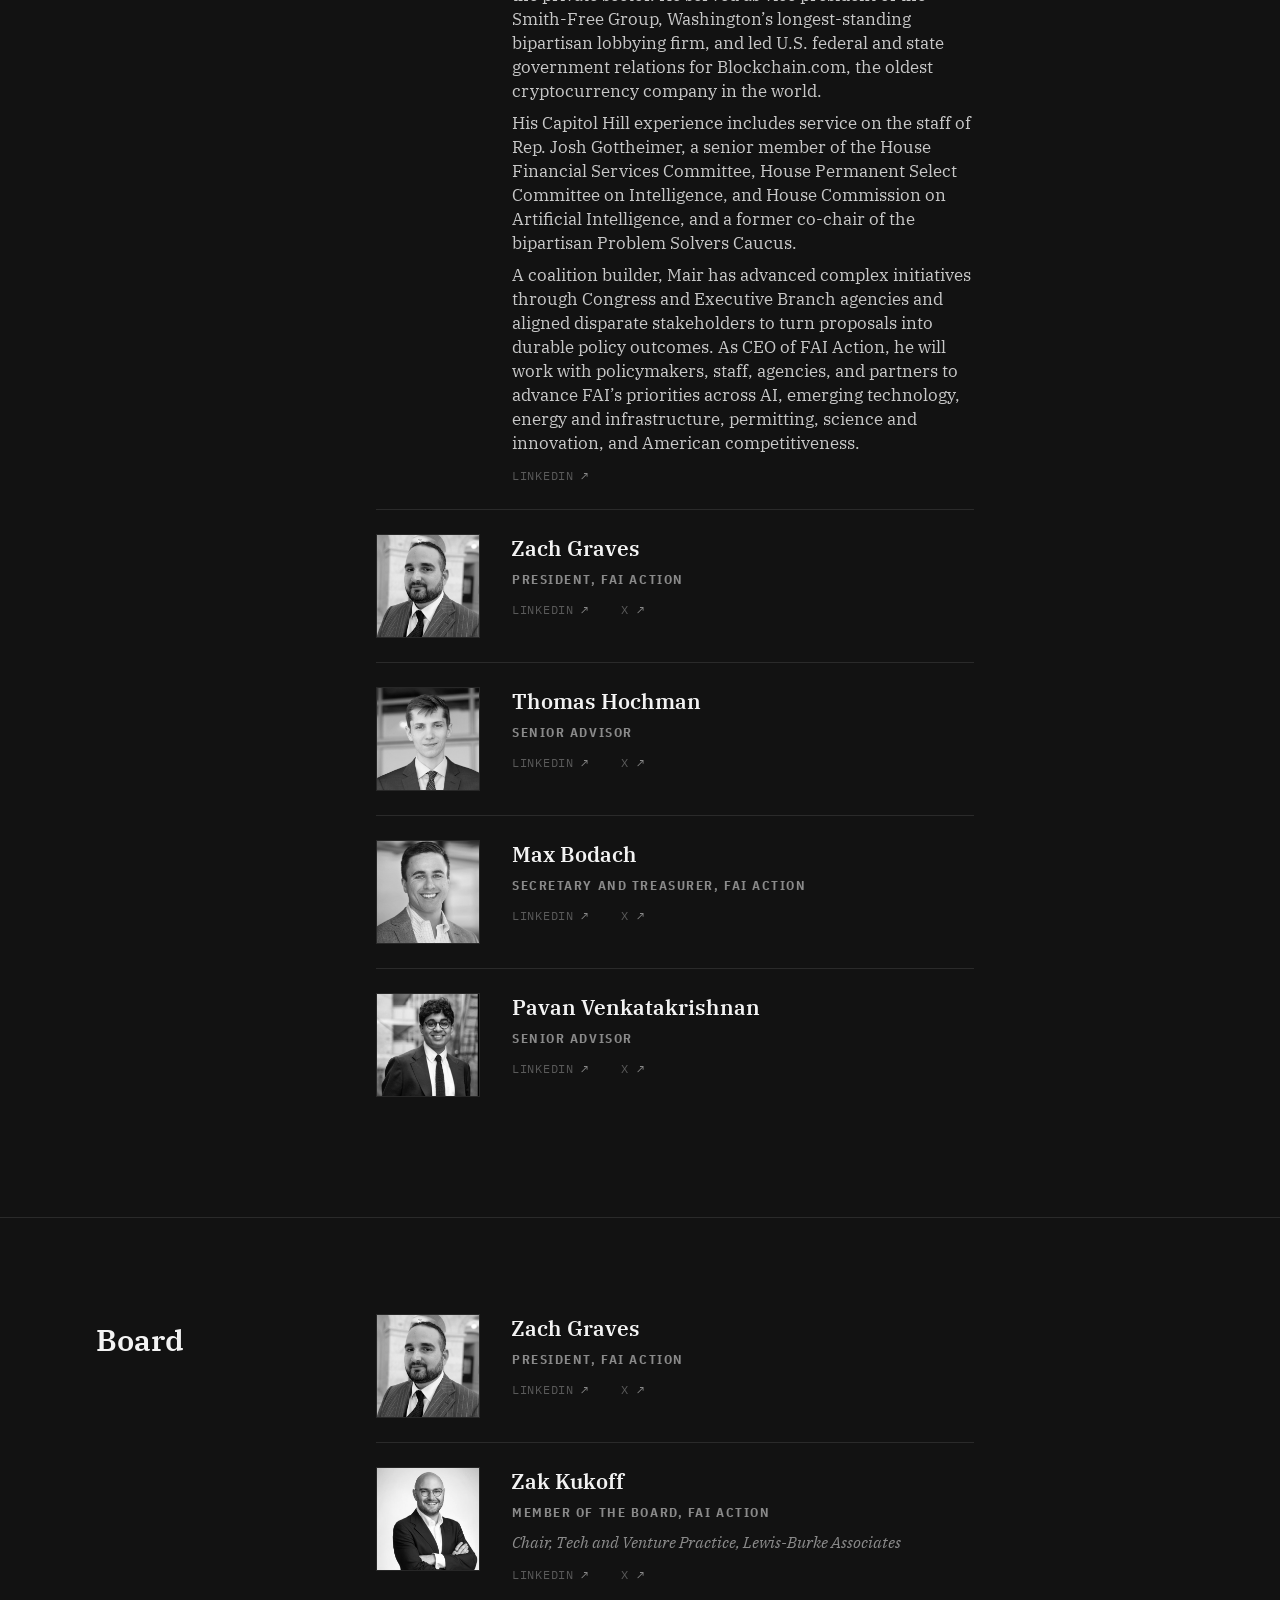
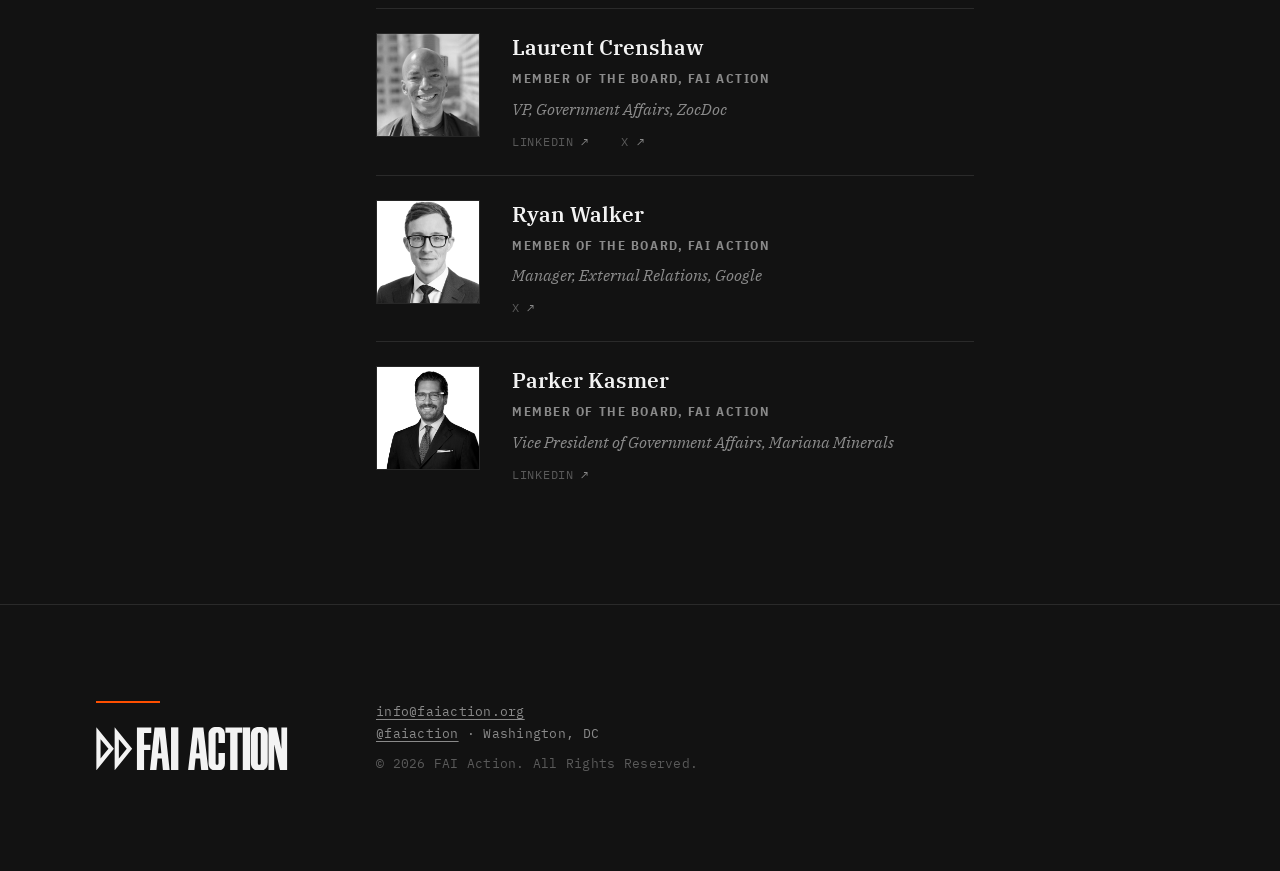
==== commit 6d5148c4: "Splash: outlined true-black + orange dither (fix lost fill-rule, recolor); footer: inline chevron lo" ====
--- a/index.html
+++ b/index.html
@@ -20,7 +20,6 @@
   <!-- ============ SPLASH ============ -->
   <header class="splash spread">
     <img class="splash__texture" src="./assets/splash-field.svg" alt="" aria-hidden="true" />
-    <div class="splash__scrim" aria-hidden="true"></div>
     <div class="wrap">
       <div class="guides" aria-hidden="true"><div class="cols"></div><div class="rows"></div><div class="mline l"></div><div class="mline r"></div></div>
       <div class="splash__inner">
@@ -103,7 +102,7 @@
       <div class="guides" aria-hidden="true"><div class="cols"></div><div class="rows"></div><div class="mline l"></div><div class="mline r"></div></div>
       <div class="grid">
         <div class="band reveal">
-          <div class="col-rail"><hr class="footer__rule" /><div class="footer__org">FAI Action</div></div>
+          <div class="col-rail"><hr class="footer__rule" /><svg class="footer__lockup" viewBox="0 0 370.286 81.009" role="img" aria-label="FAI Action" xmlns="http://www.w3.org/2000/svg"><g fill="#f3f3f3" fill-rule="evenodd"><path d="M0.654 0.631l32.425 39.813L0.654 80.256V0.631ZM23.042 40.444L8.434 22.507v35.874s14.609-17.938 14.608-17.937Z"/><path d="M34.514 0.634l32.428 39.81-32.428 39.812s0-79.622 0-79.622ZM56.905 40.444l-14.611-17.937v35.877l14.611-17.94h0Z"/><polygon points="102.354 0.73 102.354 11.031 89.008 11.031 89.008 32.881 100.769 32.881 100.769 42.391 89.008 42.391 89.008 79.974 75.777 79.974 75.777 0.73 102.354 0.73"/><path d="M127.624 0.73l8.707 79.244h-12.44l-2.035-21.735h-7.916l-2.149 21.735h-11.875L108.399 0.73h19.225ZM120.952 48.39l-2.94-31.923-3.167 31.923h6.107Z"/><rect x="138.899" y="0.615" width="13.572" height="79.36"/><path d="M179.842 0.801h18.925l9.349 79.291h-13.291l-2.141-21.623h-8.335l-2.253 21.623h-11.604L179.842 0.801ZM191.67 48.554l-2.928-28.719h-0.452l-2.929 28.719h6.309Z"/><path d="M224.18 69.953c1.69 0 2.704-1.351 2.704-3.492v-18.47h11.828v19.596c0 8.558-5.631 13.628-14.869 13.629s-15.544-5.293-15.544-13.29V13.302c0-8.334 6.082-13.628 15.544-13.628s14.869 5.07 14.869 13.628v16.105h-11.828v-15.541c0-2.141-1.015-3.491-2.704-3.492s-2.704 1.351-2.705 3.492v52.597c0 2.141 1.015 3.491 2.705 3.493h0Z"/><path d="M248.42 10.71h-8.786V0.801h31.202v9.912h-8.787v69.379h-13.629V10.71h0Z"/><path d="M271.749 0.801h13.629v79.291h-13.629V0.801h0Z"/><path d="M302.331-0.326c10.25 0 15.656 5.406 15.656 15.431v50.68c0 10.024-5.406 15.43-15.656 15.431s-15.656-5.406-15.656-15.431V15.105c0-10.024 5.406-15.43 15.656-15.431ZM302.331 69.953c1.69 0 2.704-1.351 2.705-3.492V13.866c0-2.141-1.015-3.491-2.705-3.492s-2.704 1.351-2.705 3.492v52.597c0 2.141 1.015 3.491 2.705 3.493h0Z"/><path d="M319.384 0.801h15.207l8.336 38.855h0.339V0.801h10.589v79.291h-13.067l-10.476-46.853h-0.34v46.853h-10.588V0.801h0Z"/></g></svg></div>
           <div class="footer__contact col-body" id="footer-contact"></div>
         </div>
       </div>
--- a/styles.css
+++ b/styles.css
@@ -132,7 +132,6 @@
 /* ============ SPLASH ============ */
 .splash { min-height: 100svh; overflow: hidden; }
 .splash__texture { position: absolute; inset: 0; width: 100%; height: 100%; z-index: 0; pointer-events: none; object-fit: cover; object-position: left center; }
-.splash__scrim { position: absolute; inset: 0; z-index: 1; pointer-events: none; background: linear-gradient(105deg, rgba(18,18,18,0) 38%, rgba(18,18,18,0.72) 86%); }
 .splash .wrap { min-height: 100svh; display: flex; flex-direction: column; align-items: flex-end; justify-content: center; }
 .splash__inner { position: relative; z-index: 2; display: flex; flex-direction: column; align-items: flex-end; text-align: right; gap: var(--lh); }
 .splash__mark { width: clamp(300px, 42vw, 600px); height: auto; display: block; }
@@ -193,6 +192,7 @@
 .footer-spread .wrap { border-top: 1px solid var(--iron); }
 .footer__rule { height: 2px; width: 64px; background: var(--orange); border: 0; margin: 0 0 var(--lh); }
 .footer__org { font-family: var(--font-cond); font-weight: 700; font-size: 13px; letter-spacing: 0.14em; text-transform: uppercase; color: var(--ash); }
+.footer__lockup { width: 200px; height: auto; display: block; }
 .footer__contact { font-family: var(--font-mono); font-size: 13px; line-height: 1.7; color: var(--pewter); letter-spacing: 0.02em; }
 .footer__contact a { text-decoration: underline; text-underline-offset: 3px; transition: color 0.15s var(--ease-out); }
 .footer__contact a:hover { color: var(--orange); }
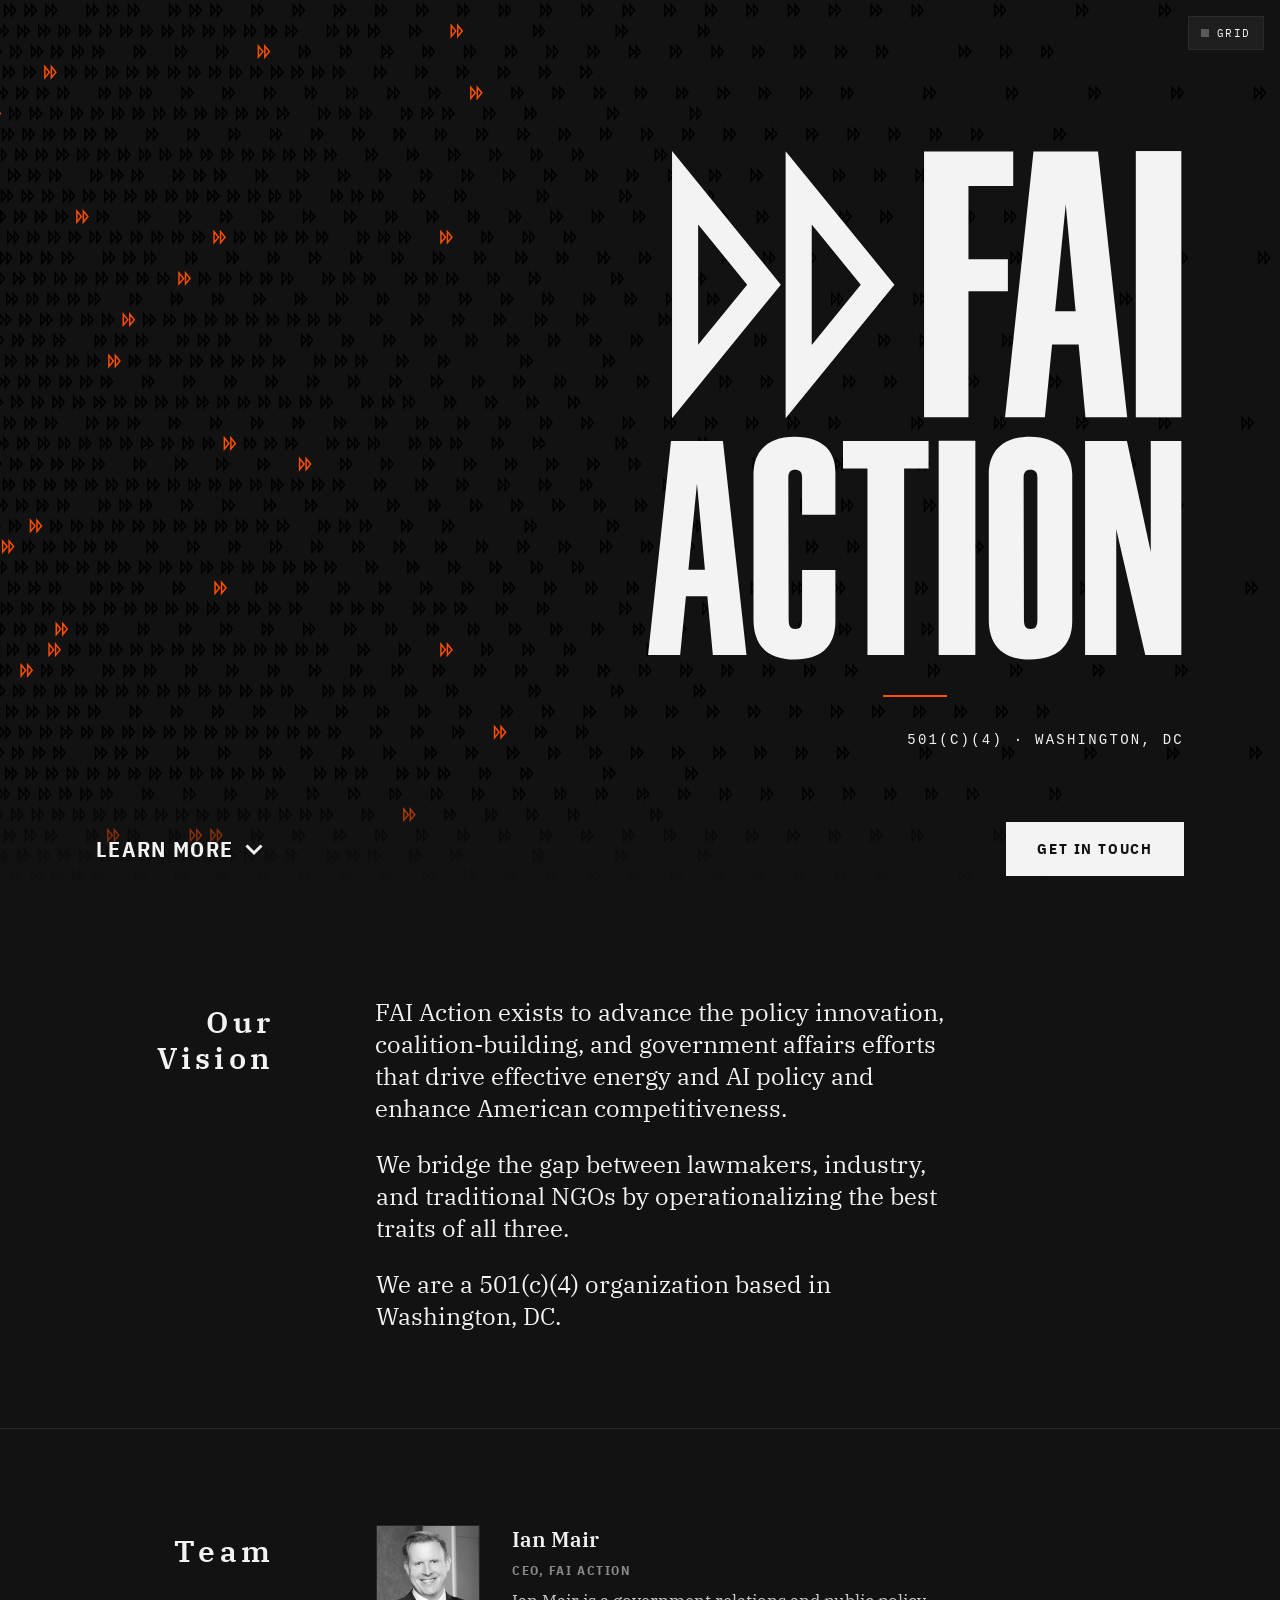
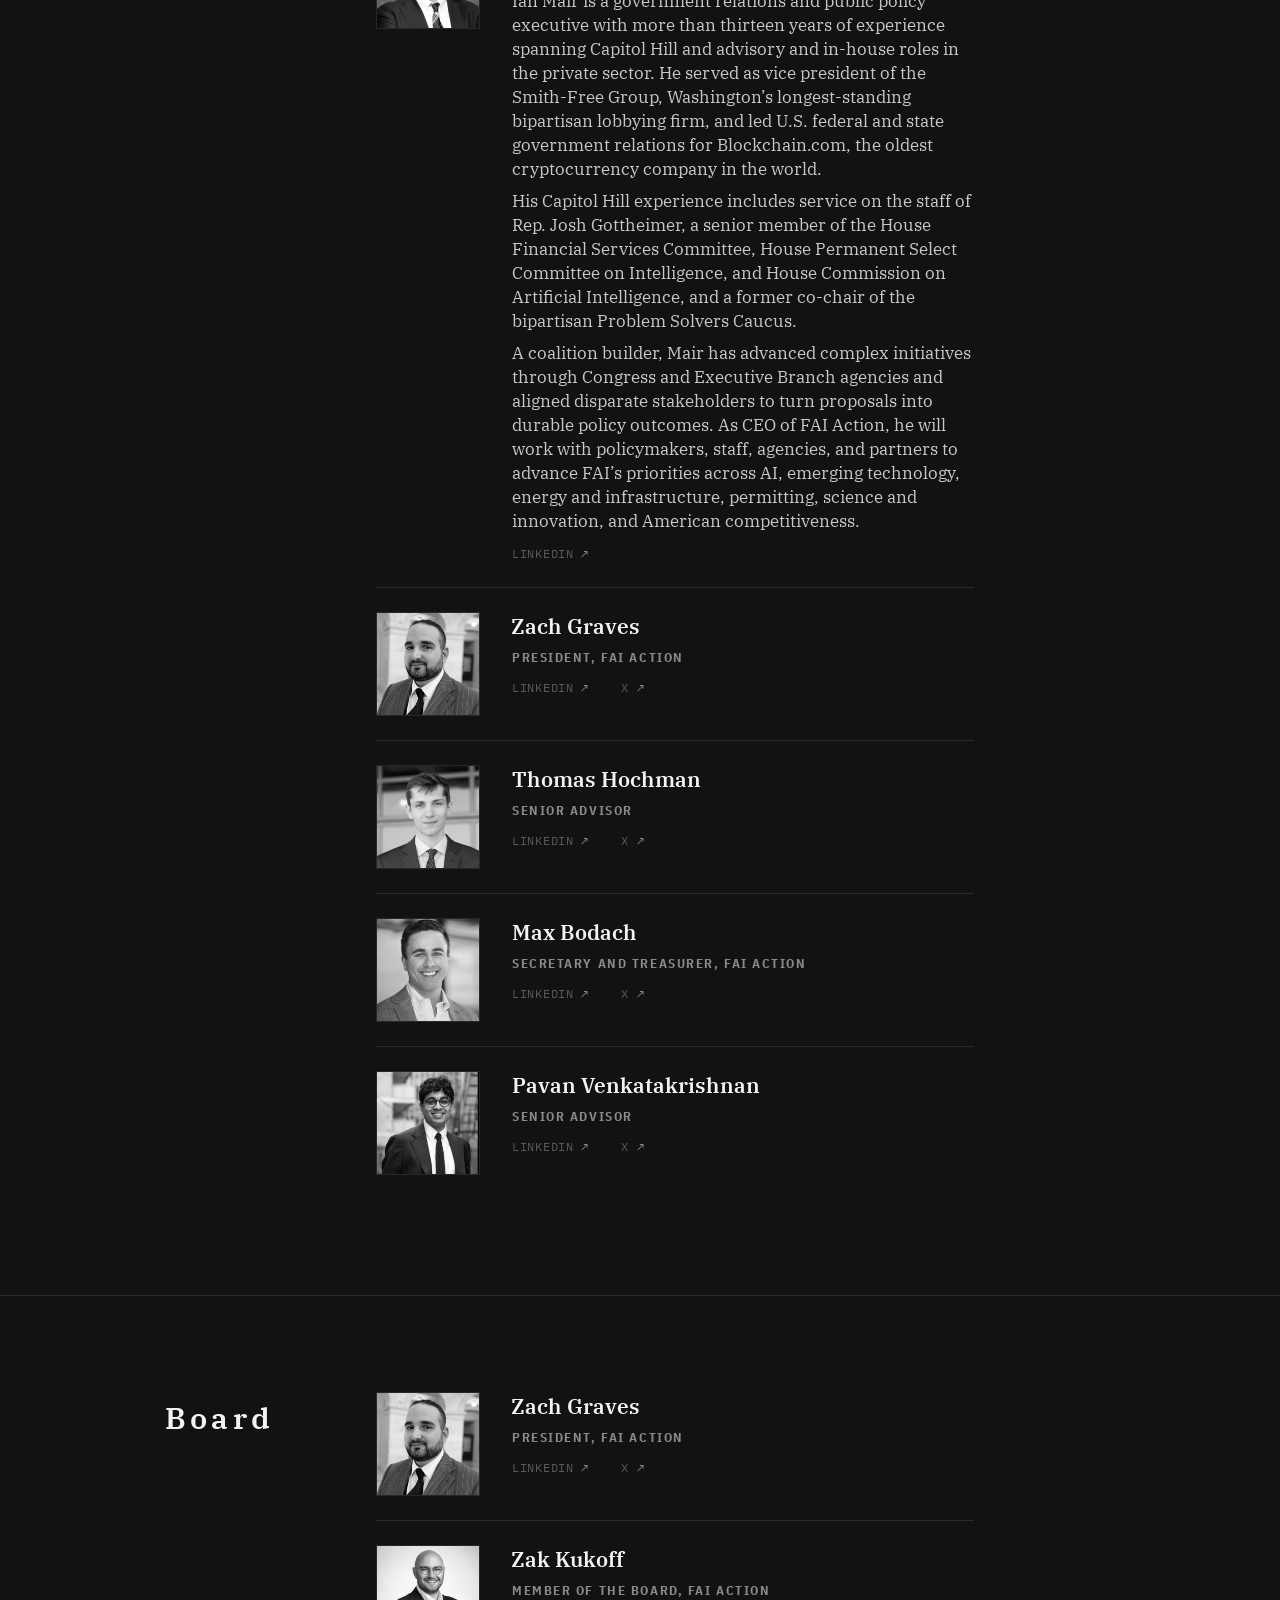
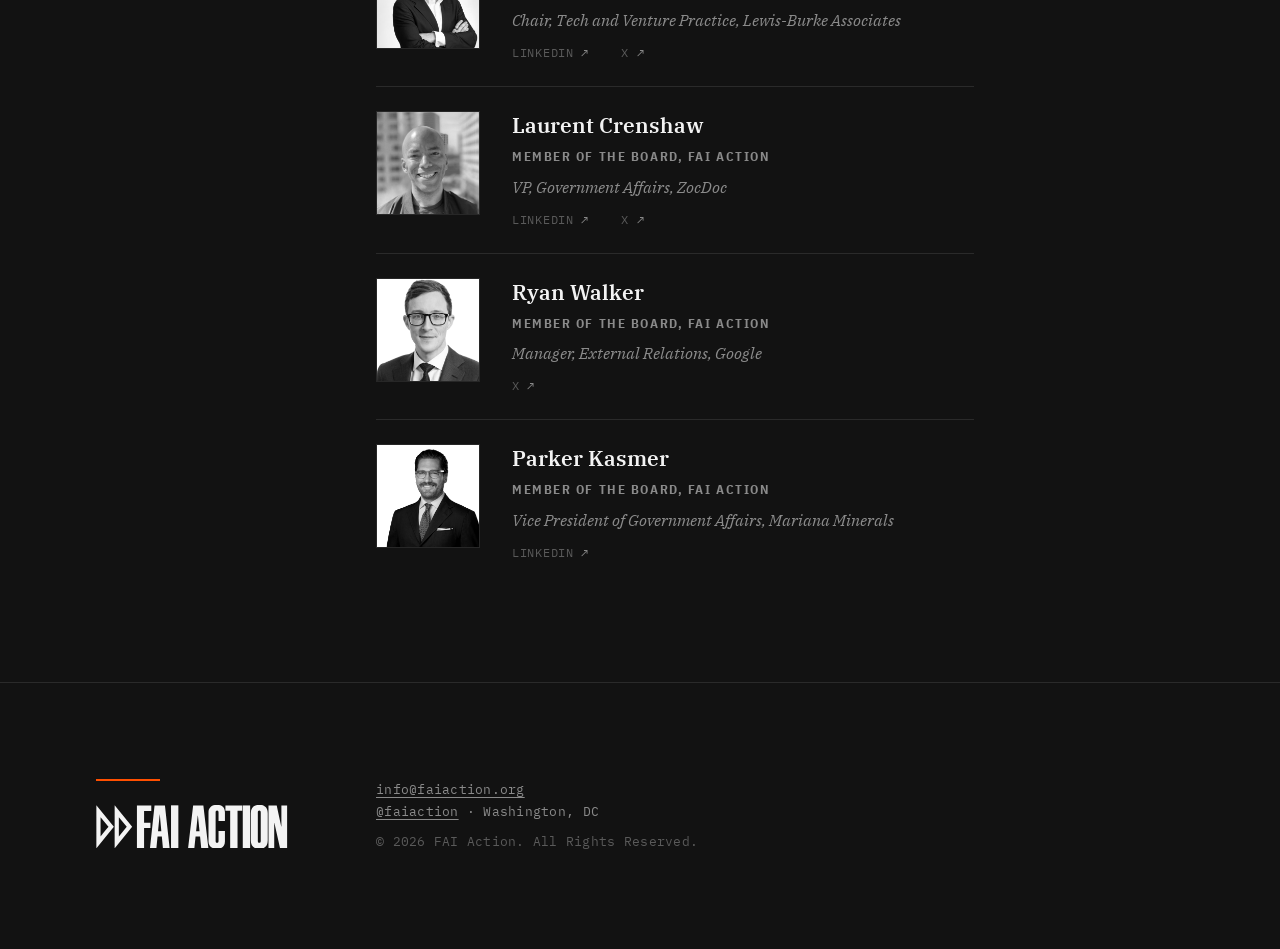
==== commit 31a5abce: "Splash CTAs + About polish - Get in Touch: solid white button, Cod Gray text, flush right - Learn Mo" ====
--- a/index.html
+++ b/index.html
@@ -41,11 +41,11 @@
         <p class="splash__subtitle" id="subtitle"></p>
       </div>
       <div class="splash__actions">
-        <a class="btn-touch" href="mailto:info@faiaction.org?subject=Learn%20more%20about%20FAI%20Action">Get in Touch</a>
         <a class="splash__learn" href="#about" aria-label="Learn more — scroll past the splash">
           <span>Learn more</span>
-          <svg viewBox="0 0 12 14" aria-hidden="true" fill="none" stroke="currentColor" stroke-width="1.5"><path d="M1 5l5 5 5-5"/></svg>
+          <svg viewBox="0 0 12 14" aria-hidden="true" fill="none" stroke="currentColor" stroke-width="2"><path d="M1 5l5 5 5-5"/></svg>
         </a>
+        <a class="btn-touch" href="mailto:info@faiaction.org?subject=Learn%20more%20about%20FAI%20Action">Get in Touch</a>
       </div>
     </div>
   </header>
--- a/styles.css
+++ b/styles.css
@@ -126,12 +126,12 @@
 body.grid-on .toggle .dot { background: var(--orange); }
 
 /* ============ shared ============ */
-.rail-label { font-family: var(--font-serif); font-weight: 600; font-size: 30px; line-height: 36px; color: var(--smoke); }
+.rail-label { font-family: var(--font-serif); font-weight: 600; font-size: 30px; line-height: 36px; letter-spacing: 0.14em; color: var(--smoke); }
 .signal { height: 2px; width: 64px; background: var(--orange); border: 0; }
 
 /* ============ SPLASH ============ */
 .splash { min-height: 100svh; overflow: hidden; }
-.splash__texture { position: absolute; inset: 0; width: 100%; height: 100%; z-index: 0; pointer-events: none; object-fit: cover; object-position: left center; }
+.splash__texture { position: absolute; inset: 0; width: 100%; height: 100%; z-index: 0; pointer-events: none; object-fit: cover; object-position: left top; -webkit-mask-image: linear-gradient(to bottom, #000 86%, transparent 99%); mask-image: linear-gradient(to bottom, #000 86%, transparent 99%); }
 .splash .wrap { min-height: 100svh; display: flex; flex-direction: column; align-items: flex-end; justify-content: center; }
 .splash__inner { position: relative; z-index: 2; display: flex; flex-direction: column; align-items: flex-end; text-align: right; gap: var(--lh); }
 .splash__mark { width: clamp(300px, 42vw, 600px); height: auto; display: block; }
@@ -139,35 +139,35 @@
 .splash__subtitle { font-family: var(--font-mono); font-weight: 500; font-size: 14px; letter-spacing: 0.16em; text-transform: uppercase; color: var(--smoke); margin: 0; }
 /* actions — float in at the bottom-left; "Learn more" scrolls the page off the splash */
 .splash__actions {
-  position: absolute; right: var(--margin); bottom: var(--lh); z-index: 2;
-  display: flex; flex-wrap: wrap; align-items: center; justify-content: flex-end; gap: var(--gutter);
+  position: absolute; left: var(--margin); right: var(--margin); bottom: var(--lh); z-index: 2;
+  display: flex; flex-wrap: wrap; align-items: center; justify-content: space-between; gap: var(--gutter) var(--margin);
   animation: floatIn 0.7s var(--ease-out) 0.5s both;
 }
 .btn-touch {
   display: inline-flex; align-items: center;
-  font-family: var(--font-cond); font-weight: 700; font-size: 14px; letter-spacing: 0.12em; text-transform: uppercase;
-  color: var(--smoke); background: transparent; border: 1px solid var(--ash); padding: 14px 26px;
-  transition: border-color 0.2s var(--ease-out), color 0.2s var(--ease-out), background 0.2s var(--ease-out);
-}
-.btn-touch:hover { border-color: var(--orange); color: var(--orange); background: rgba(255, 79, 0, 0.06); }
+  font-family: var(--font-cond); font-weight: 700; font-size: 15px; letter-spacing: 0.12em; text-transform: uppercase;
+  color: var(--cod-gray); background: var(--smoke); border: 1px solid var(--smoke); padding: 15px 30px;
+  transition: background 0.2s var(--ease-out), border-color 0.2s var(--ease-out);
+}
+.btn-touch:hover { background: #ffffff; border-color: #ffffff; }
 .splash__learn {
-  display: inline-flex; align-items: center; gap: var(--bl);
-  font-family: var(--font-mono); font-size: 11px; letter-spacing: 0.18em; text-transform: uppercase; color: var(--ash);
+  display: inline-flex; align-items: center; gap: 12px;
+  font-family: var(--font-cond); font-weight: 700; font-size: 22px; letter-spacing: 0.06em; text-transform: uppercase; color: var(--smoke);
   transition: color 0.2s var(--ease-out);
 }
-.splash__learn svg { width: 12px; height: 14px; animation: bob 2.4s var(--ease-out) infinite; }
-.splash__learn:hover { color: var(--smoke); }
+.splash__learn svg { width: 18px; height: 21px; animation: bob 2.4s var(--ease-out) infinite; }
+.splash__learn:hover { color: var(--orange); }
 @keyframes bob { 0%, 100% { transform: translateY(0); } 50% { transform: translateY(4px); } }
 @keyframes floatIn { from { opacity: 0; transform: translateY(16px); } to { opacity: 1; transform: none; } }
 
 /* ============ DOCUMENT ============ */
 .doc-spread .wrap { border-top: 1px solid var(--iron); }
-.splash + .doc-spread .wrap { border-top: 0; }
-.section__rail { padding-top: var(--bl); }
-
-/* about */
-.lead { font-size: 24px; line-height: 32px; color: var(--smoke); margin: 0 0 var(--lh); max-width: var(--measure); }
-.about__body p { margin: 0 0 var(--lh); color: var(--mute); }
+#about .wrap { border-top: 0; }
+.section__rail { padding-top: var(--bl); text-align: right; }
+
+/* about — uniform serif, smoke (matches Paper) */
+.lead { font-size: 24px; line-height: 32px; color: var(--smoke); margin: 0 0 var(--lh); }
+.about__body p { font-size: 24px; line-height: 32px; color: var(--smoke); margin: 0 0 var(--lh); }
 .about__body p:last-child { margin-bottom: 0; }
 
 /* staff */
@@ -216,8 +216,8 @@
   :root { --margin: 16px; --pad: 48px; }
   .col-rail, .col-body, .col-wide { grid-column: 1 / -1; }
   .band { row-gap: var(--bl); }
-  .section__rail { padding-top: 0; padding-bottom: var(--bl); }
-  .lead { font-size: 21px; line-height: 30px; }
+  .section__rail { padding-top: 0; padding-bottom: var(--bl); text-align: left; }
+  .lead, .about__body p { font-size: 21px; line-height: 30px; }
   .staff__item { grid-template-columns: 64px minmax(0, 1fr); gap: 16px; }
   .staff__photo { width: 64px; height: 64px; }
 }
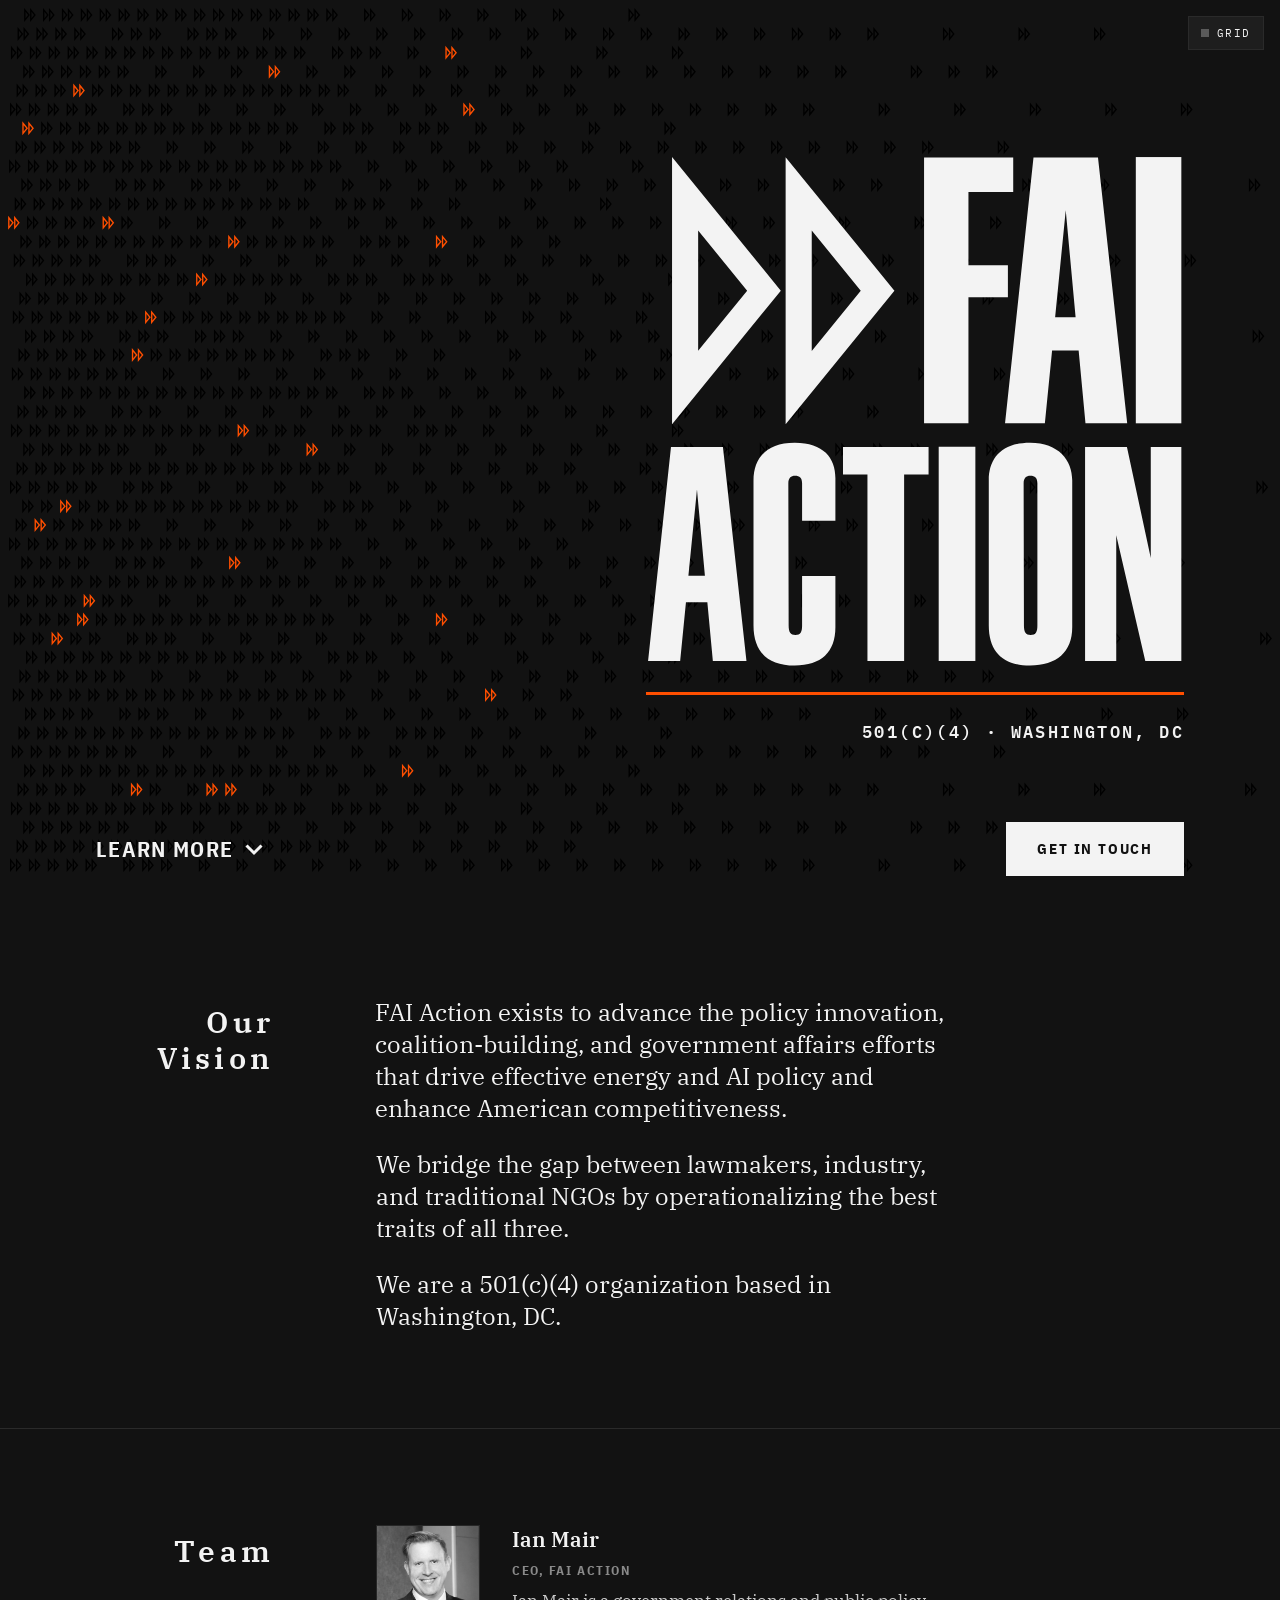
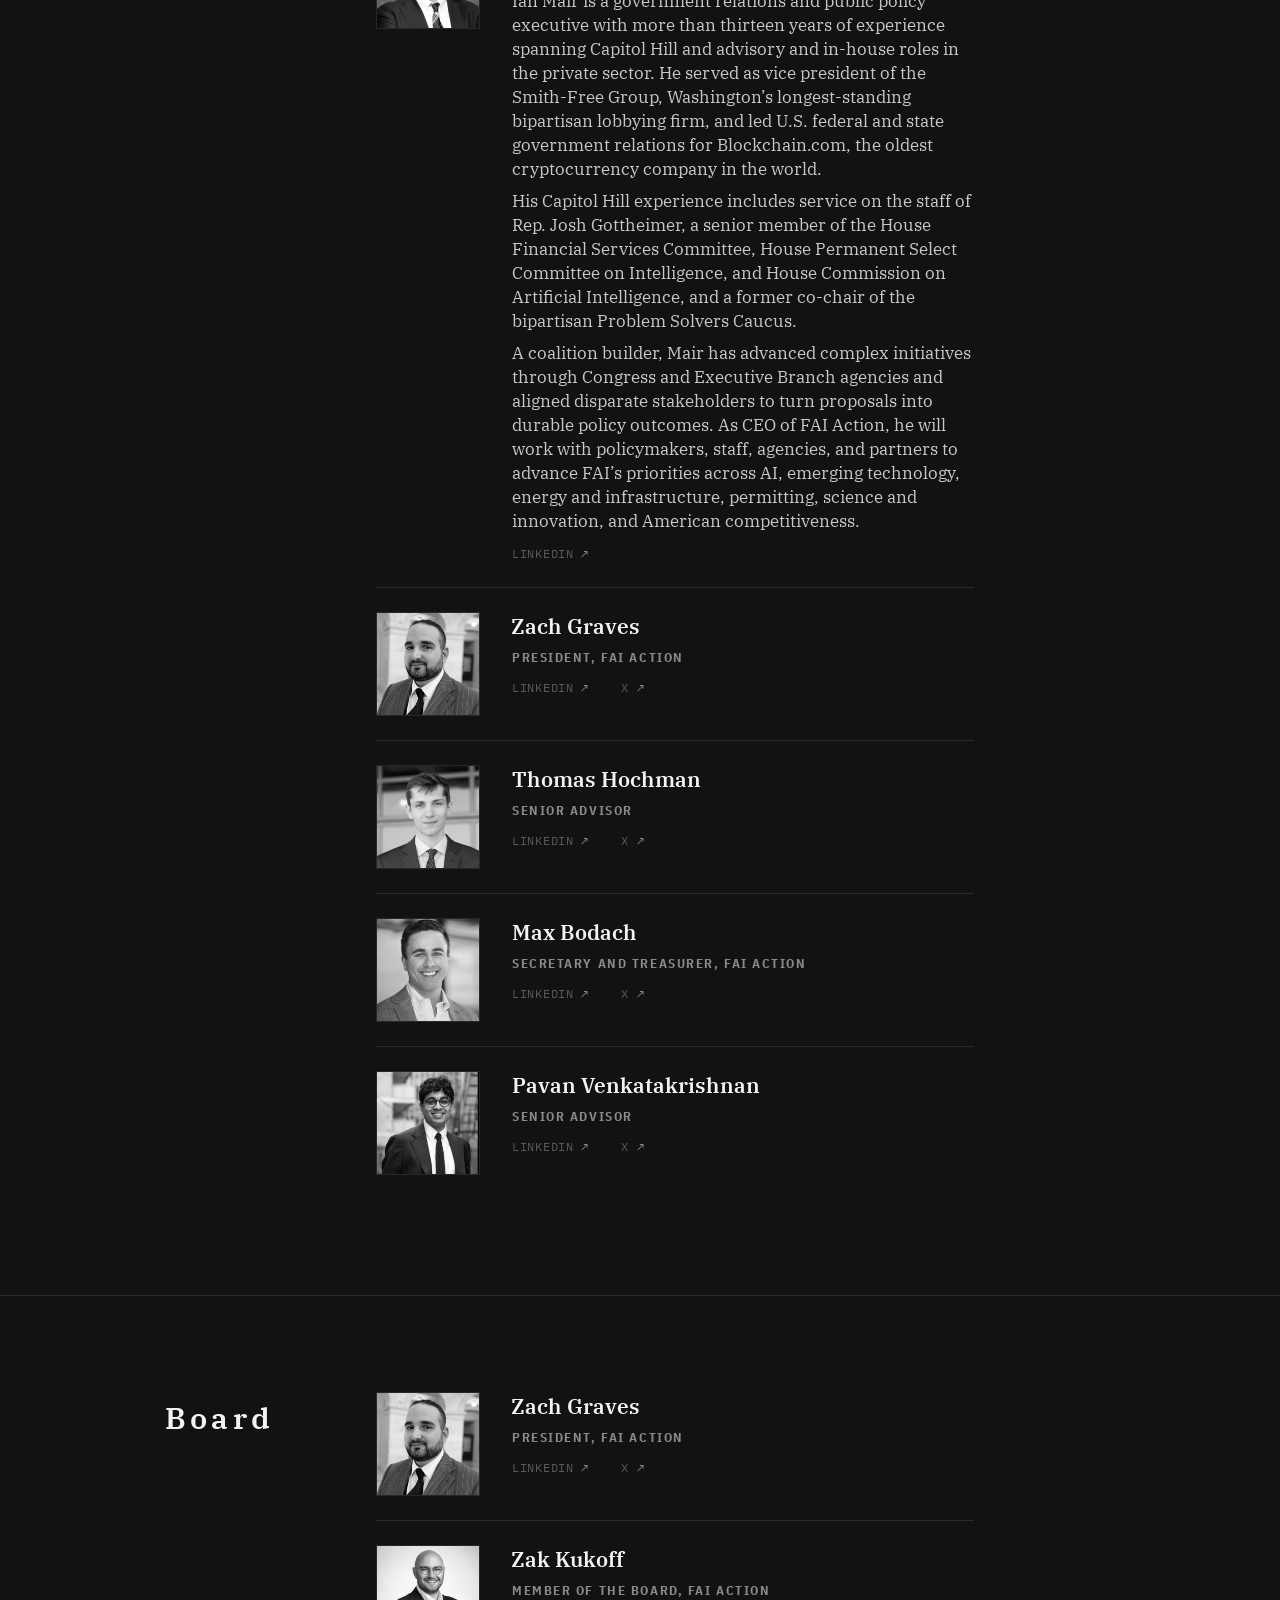
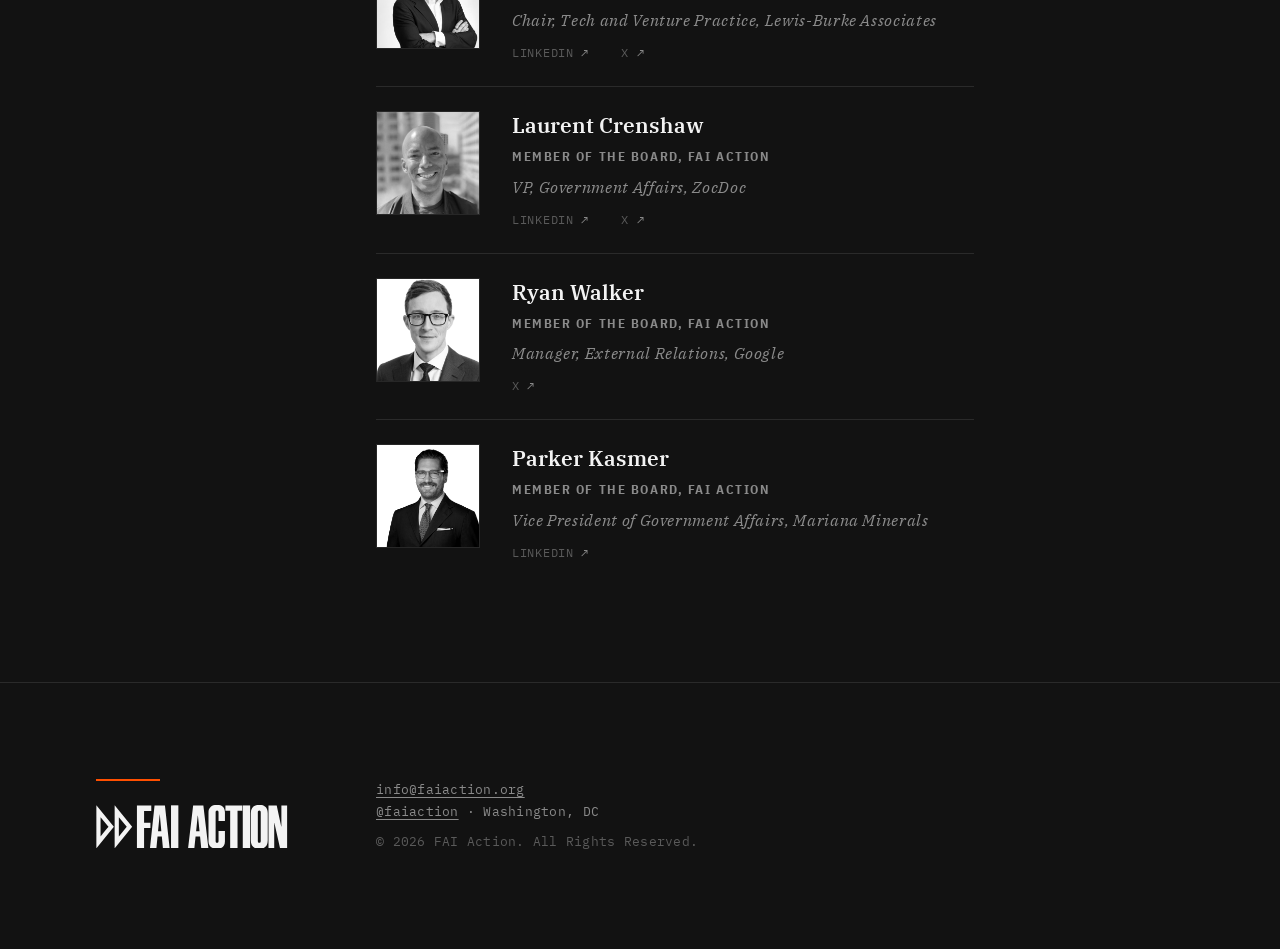
==== commit b2b32da7: "Footer always-visible (drop reveal); splash field contained + trimmed (no clip/fade); CTA + signal +" ====
--- a/index.html
+++ b/index.html
@@ -9,7 +9,7 @@
   <link rel="icon" type="image/svg+xml" href="./assets/favicon.svg" />
   <link rel="preconnect" href="https://fonts.googleapis.com" />
   <link rel="preconnect" href="https://fonts.gstatic.com" crossorigin />
-  <link href="https://fonts.googleapis.com/css2?family=IBM+Plex+Mono:wght@400;500&family=IBM+Plex+Sans:wght@400;500;600&family=IBM+Plex+Sans+Condensed:wght@600;700&family=IBM+Plex+Serif:ital,wght@0,400;0,500;0,600;1,400&display=swap" rel="stylesheet" />
+  <link href="https://fonts.googleapis.com/css2?family=IBM+Plex+Mono:wght@400;500;600;700&family=IBM+Plex+Sans:wght@400;500;600&family=IBM+Plex+Sans+Condensed:wght@600;700&family=IBM+Plex+Serif:ital,wght@0,400;0,500;0,600;1,400&display=swap" rel="stylesheet" />
   <link rel="stylesheet" href="./styles.css" />
 </head>
 <body>
@@ -101,7 +101,7 @@
     <div class="wrap">
       <div class="guides" aria-hidden="true"><div class="cols"></div><div class="rows"></div><div class="mline l"></div><div class="mline r"></div></div>
       <div class="grid">
-        <div class="band reveal">
+        <div class="band">
           <div class="col-rail"><hr class="footer__rule" /><svg class="footer__lockup" viewBox="0 0 370.286 81.009" role="img" aria-label="FAI Action" xmlns="http://www.w3.org/2000/svg"><g fill="#f3f3f3" fill-rule="evenodd"><path d="M0.654 0.631l32.425 39.813L0.654 80.256V0.631ZM23.042 40.444L8.434 22.507v35.874s14.609-17.938 14.608-17.937Z"/><path d="M34.514 0.634l32.428 39.81-32.428 39.812s0-79.622 0-79.622ZM56.905 40.444l-14.611-17.937v35.877l14.611-17.94h0Z"/><polygon points="102.354 0.73 102.354 11.031 89.008 11.031 89.008 32.881 100.769 32.881 100.769 42.391 89.008 42.391 89.008 79.974 75.777 79.974 75.777 0.73 102.354 0.73"/><path d="M127.624 0.73l8.707 79.244h-12.44l-2.035-21.735h-7.916l-2.149 21.735h-11.875L108.399 0.73h19.225ZM120.952 48.39l-2.94-31.923-3.167 31.923h6.107Z"/><rect x="138.899" y="0.615" width="13.572" height="79.36"/><path d="M179.842 0.801h18.925l9.349 79.291h-13.291l-2.141-21.623h-8.335l-2.253 21.623h-11.604L179.842 0.801ZM191.67 48.554l-2.928-28.719h-0.452l-2.929 28.719h6.309Z"/><path d="M224.18 69.953c1.69 0 2.704-1.351 2.704-3.492v-18.47h11.828v19.596c0 8.558-5.631 13.628-14.869 13.629s-15.544-5.293-15.544-13.29V13.302c0-8.334 6.082-13.628 15.544-13.628s14.869 5.07 14.869 13.628v16.105h-11.828v-15.541c0-2.141-1.015-3.491-2.704-3.492s-2.704 1.351-2.705 3.492v52.597c0 2.141 1.015 3.491 2.705 3.493h0Z"/><path d="M248.42 10.71h-8.786V0.801h31.202v9.912h-8.787v69.379h-13.629V10.71h0Z"/><path d="M271.749 0.801h13.629v79.291h-13.629V0.801h0Z"/><path d="M302.331-0.326c10.25 0 15.656 5.406 15.656 15.431v50.68c0 10.024-5.406 15.43-15.656 15.431s-15.656-5.406-15.656-15.431V15.105c0-10.024 5.406-15.43 15.656-15.431ZM302.331 69.953c1.69 0 2.704-1.351 2.705-3.492V13.866c0-2.141-1.015-3.491-2.705-3.492s-2.704 1.351-2.705 3.492v52.597c0 2.141 1.015 3.491 2.705 3.493h0Z"/><path d="M319.384 0.801h15.207l8.336 38.855h0.339V0.801h10.589v79.291h-13.067l-10.476-46.853h-0.34v46.853h-10.588V0.801h0Z"/></g></svg></div>
           <div class="footer__contact col-body" id="footer-contact"></div>
         </div>
--- a/styles.css
+++ b/styles.css
@@ -127,16 +127,16 @@
 
 /* ============ shared ============ */
 .rail-label { font-family: var(--font-serif); font-weight: 600; font-size: 30px; line-height: 36px; letter-spacing: 0.14em; color: var(--smoke); }
-.signal { height: 2px; width: 64px; background: var(--orange); border: 0; }
+.signal { height: 3px; width: 100%; background: var(--orange); border: 0; margin: 0; }
 
 /* ============ SPLASH ============ */
 .splash { min-height: 100svh; overflow: hidden; }
-.splash__texture { position: absolute; inset: 0; width: 100%; height: 100%; z-index: 0; pointer-events: none; object-fit: cover; object-position: left top; -webkit-mask-image: linear-gradient(to bottom, #000 86%, transparent 99%); mask-image: linear-gradient(to bottom, #000 86%, transparent 99%); }
+.splash__texture { position: absolute; inset: 0; width: 100%; height: 100%; z-index: 0; pointer-events: none; object-fit: contain; object-position: left top; }
 .splash .wrap { min-height: 100svh; display: flex; flex-direction: column; align-items: flex-end; justify-content: center; }
 .splash__inner { position: relative; z-index: 2; display: flex; flex-direction: column; align-items: flex-end; text-align: right; gap: var(--lh); }
 .splash__mark { width: clamp(300px, 42vw, 600px); height: auto; display: block; }
 .splash__mark .fill { fill: var(--smoke); }
-.splash__subtitle { font-family: var(--font-mono); font-weight: 500; font-size: 14px; letter-spacing: 0.16em; text-transform: uppercase; color: var(--smoke); margin: 0; }
+.splash__subtitle { font-family: var(--font-mono); font-weight: 600; font-size: 17px; letter-spacing: 0.14em; text-transform: uppercase; color: var(--smoke); margin: 0; }
 /* actions — float in at the bottom-left; "Learn more" scrolls the page off the splash */
 .splash__actions {
   position: absolute; left: var(--margin); right: var(--margin); bottom: var(--lh); z-index: 2;
@@ -179,7 +179,7 @@
 .staff__item:first-child { border-top: 0; padding-top: 0; }
 .staff__name { font-size: 21px; line-height: 28px; font-weight: 600; color: var(--smoke); margin: 0; grid-column: 1; }
 .staff__title { font-family: var(--font-cond); font-weight: 700; font-size: 13px; letter-spacing: 0.12em; text-transform: uppercase; color: var(--pewter); margin: var(--bl) 0 0; grid-column: 1; }
-.staff__org { font-family: var(--font-serif); font-style: italic; font-size: 16px; line-height: var(--lh); color: var(--pewter); margin: var(--bl) 0 0; }
+.staff__org { font-family: var(--font-serif); font-style: italic; font-size: 16px; line-height: var(--lh); letter-spacing: 0.04em; color: var(--pewter); margin: var(--bl) 0 0; }
 .staff__bio { color: var(--mute); font-size: 17px; line-height: var(--lh); margin: var(--bl) 0 0; max-width: var(--measure); }
 .staff__links { display: flex; gap: var(--gutter); margin-top: 12px; font-family: var(--font-mono); font-size: 12px; letter-spacing: 0.06em; text-transform: uppercase; }
 .staff__links a { color: var(--ash); text-decoration: none; transition: color 0.15s var(--ease-out); }
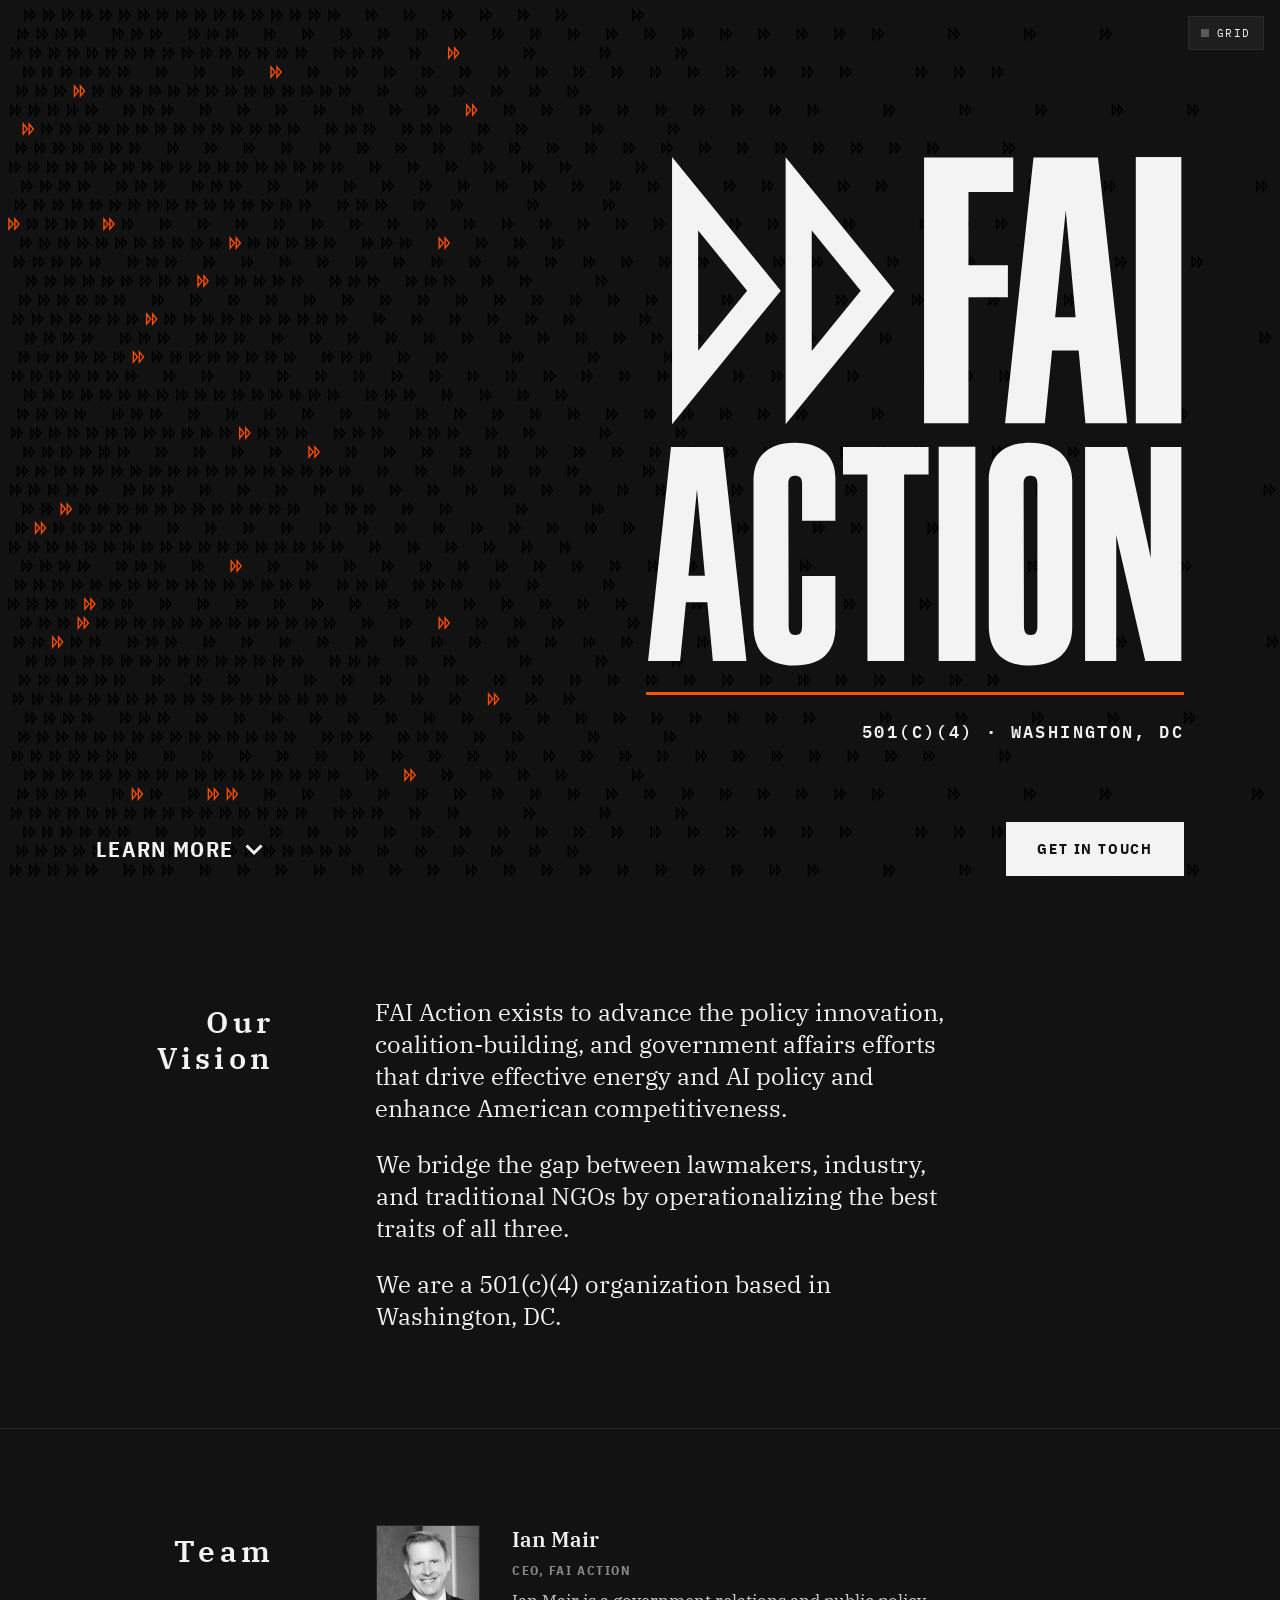
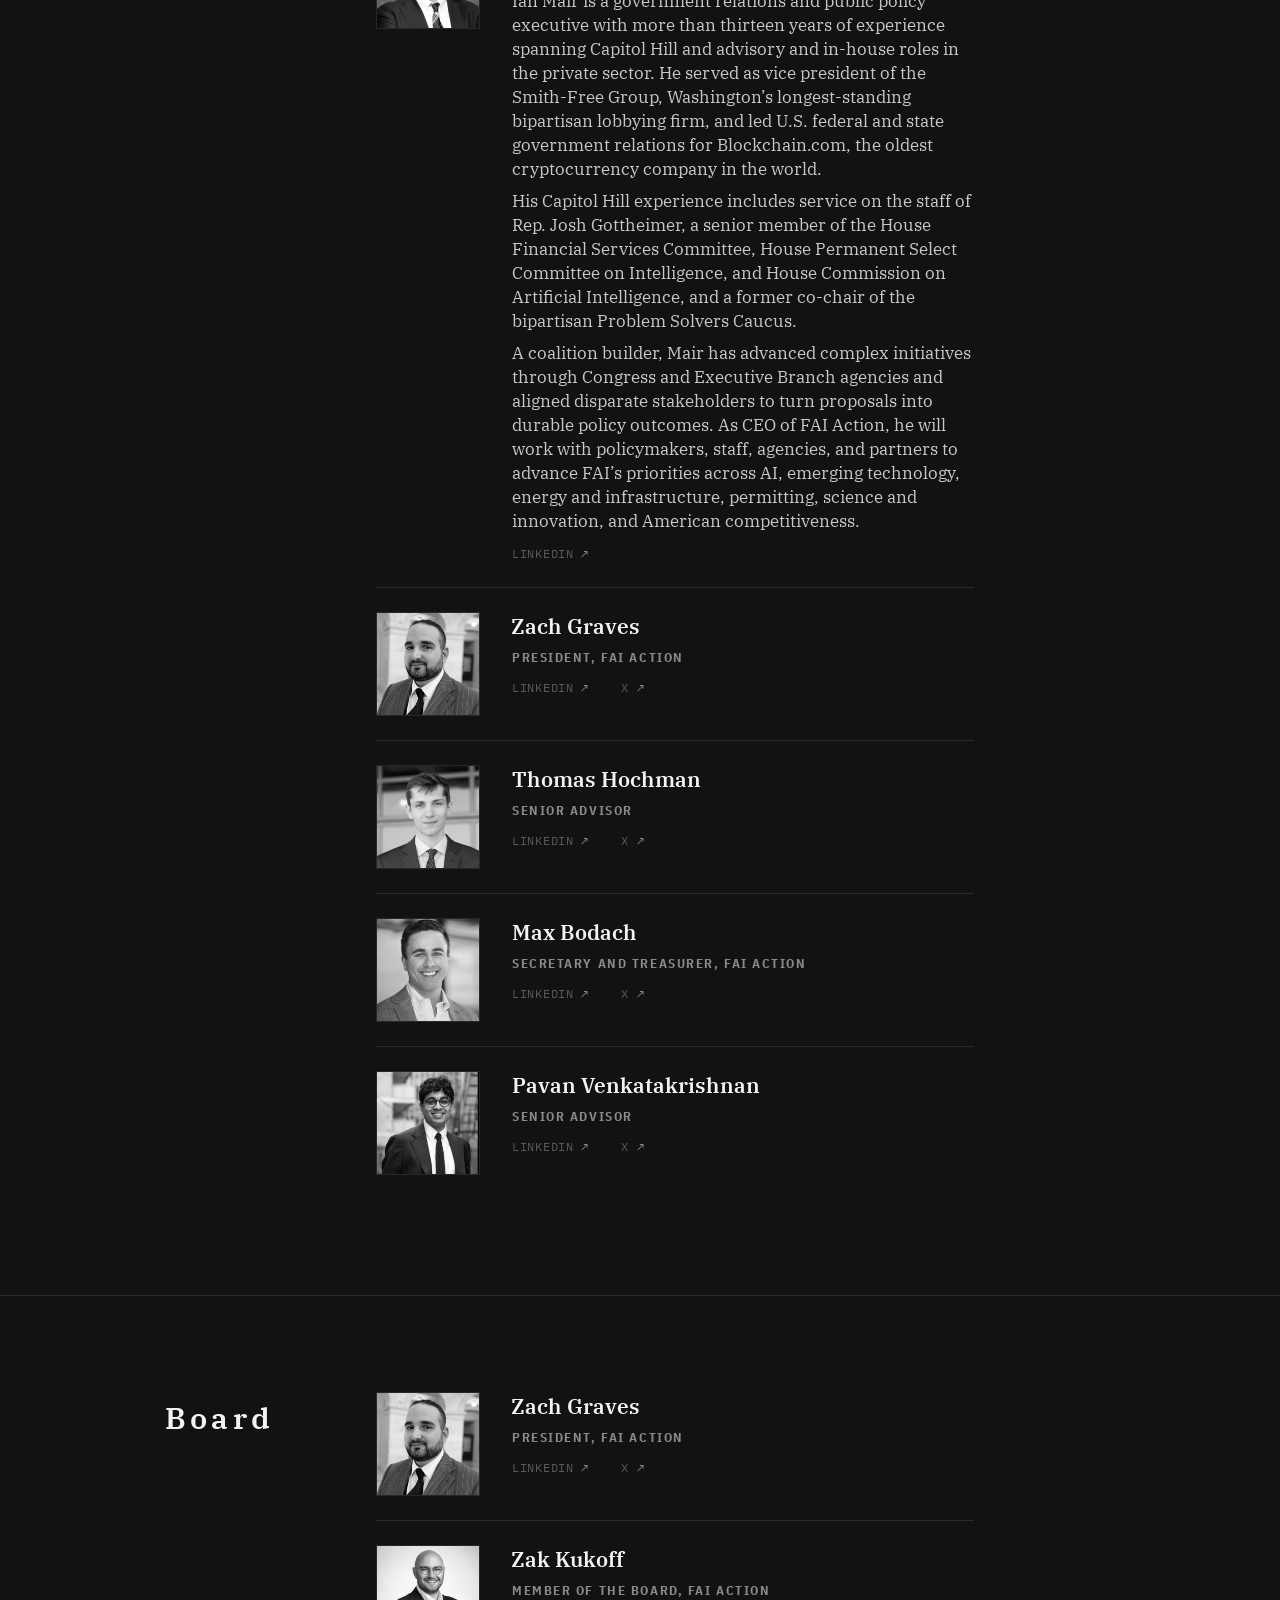
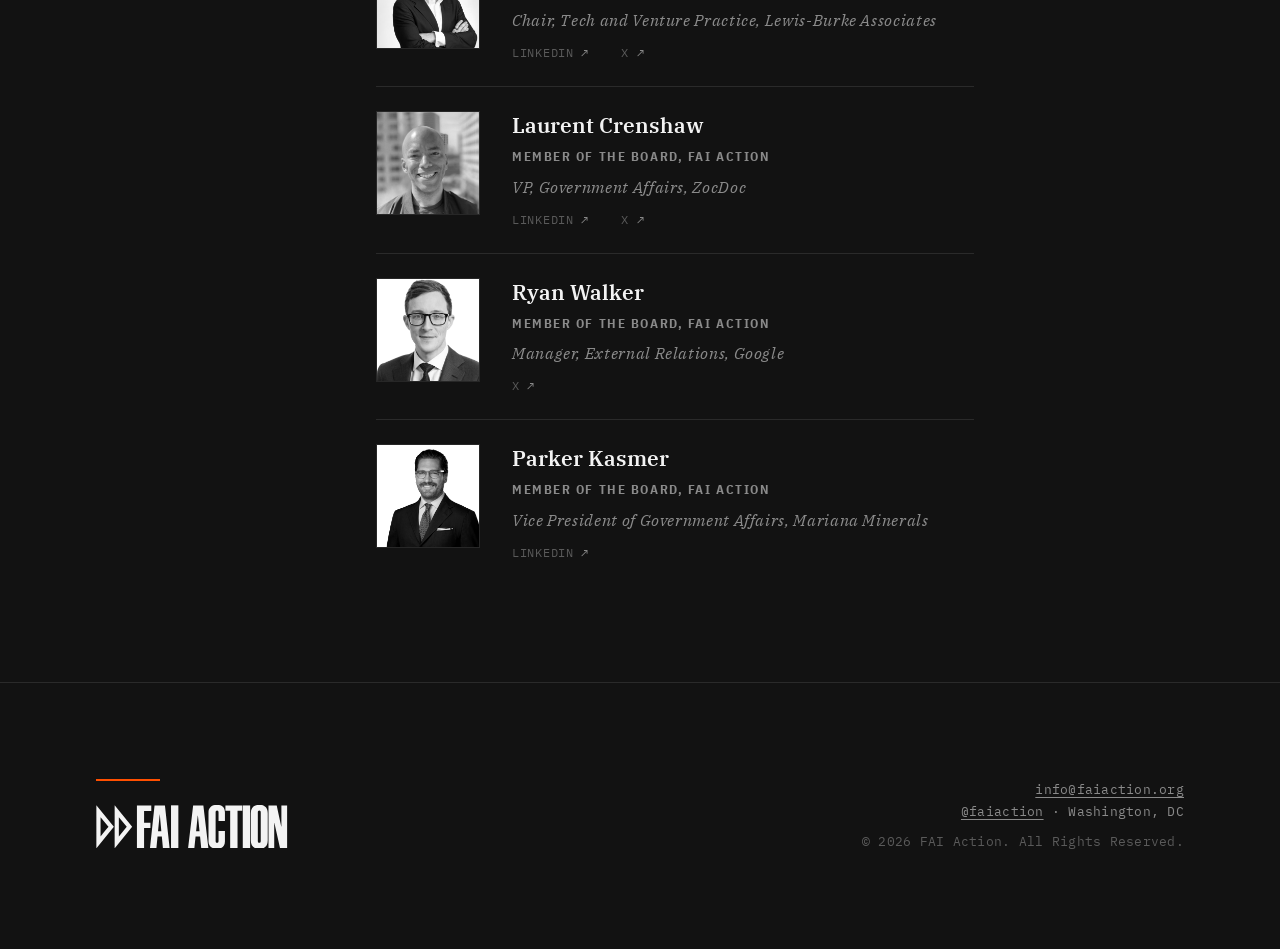
==== commit 12737039: "Splash fills on narrow/tall windows (cover + wide viewBox); footer contact right-aligned - Field was" ====
--- a/index.html
+++ b/index.html
@@ -103,7 +103,7 @@
       <div class="grid">
         <div class="band">
           <div class="col-rail"><hr class="footer__rule" /><svg class="footer__lockup" viewBox="0 0 370.286 81.009" role="img" aria-label="FAI Action" xmlns="http://www.w3.org/2000/svg"><g fill="#f3f3f3" fill-rule="evenodd"><path d="M0.654 0.631l32.425 39.813L0.654 80.256V0.631ZM23.042 40.444L8.434 22.507v35.874s14.609-17.938 14.608-17.937Z"/><path d="M34.514 0.634l32.428 39.81-32.428 39.812s0-79.622 0-79.622ZM56.905 40.444l-14.611-17.937v35.877l14.611-17.94h0Z"/><polygon points="102.354 0.73 102.354 11.031 89.008 11.031 89.008 32.881 100.769 32.881 100.769 42.391 89.008 42.391 89.008 79.974 75.777 79.974 75.777 0.73 102.354 0.73"/><path d="M127.624 0.73l8.707 79.244h-12.44l-2.035-21.735h-7.916l-2.149 21.735h-11.875L108.399 0.73h19.225ZM120.952 48.39l-2.94-31.923-3.167 31.923h6.107Z"/><rect x="138.899" y="0.615" width="13.572" height="79.36"/><path d="M179.842 0.801h18.925l9.349 79.291h-13.291l-2.141-21.623h-8.335l-2.253 21.623h-11.604L179.842 0.801ZM191.67 48.554l-2.928-28.719h-0.452l-2.929 28.719h6.309Z"/><path d="M224.18 69.953c1.69 0 2.704-1.351 2.704-3.492v-18.47h11.828v19.596c0 8.558-5.631 13.628-14.869 13.629s-15.544-5.293-15.544-13.29V13.302c0-8.334 6.082-13.628 15.544-13.628s14.869 5.07 14.869 13.628v16.105h-11.828v-15.541c0-2.141-1.015-3.491-2.704-3.492s-2.704 1.351-2.705 3.492v52.597c0 2.141 1.015 3.491 2.705 3.493h0Z"/><path d="M248.42 10.71h-8.786V0.801h31.202v9.912h-8.787v69.379h-13.629V10.71h0Z"/><path d="M271.749 0.801h13.629v79.291h-13.629V0.801h0Z"/><path d="M302.331-0.326c10.25 0 15.656 5.406 15.656 15.431v50.68c0 10.024-5.406 15.43-15.656 15.431s-15.656-5.406-15.656-15.431V15.105c0-10.024 5.406-15.43 15.656-15.431ZM302.331 69.953c1.69 0 2.704-1.351 2.705-3.492V13.866c0-2.141-1.015-3.491-2.705-3.492s-2.704 1.351-2.705 3.492v52.597c0 2.141 1.015 3.491 2.705 3.493h0Z"/><path d="M319.384 0.801h15.207l8.336 38.855h0.339V0.801h10.589v79.291h-13.067l-10.476-46.853h-0.34v46.853h-10.588V0.801h0Z"/></g></svg></div>
-          <div class="footer__contact col-body" id="footer-contact"></div>
+          <div class="footer__contact col-wide" id="footer-contact"></div>
         </div>
       </div>
     </div>
--- a/styles.css
+++ b/styles.css
@@ -131,7 +131,7 @@
 
 /* ============ SPLASH ============ */
 .splash { min-height: 100svh; overflow: hidden; }
-.splash__texture { position: absolute; inset: 0; width: 100%; height: 100%; z-index: 0; pointer-events: none; object-fit: contain; object-position: left top; }
+.splash__texture { position: absolute; inset: 0; width: 100%; height: 100%; z-index: 0; pointer-events: none; object-fit: cover; object-position: left top; }
 .splash .wrap { min-height: 100svh; display: flex; flex-direction: column; align-items: flex-end; justify-content: center; }
 .splash__inner { position: relative; z-index: 2; display: flex; flex-direction: column; align-items: flex-end; text-align: right; gap: var(--lh); }
 .splash__mark { width: clamp(300px, 42vw, 600px); height: auto; display: block; }
@@ -193,7 +193,7 @@
 .footer__rule { height: 2px; width: 64px; background: var(--orange); border: 0; margin: 0 0 var(--lh); }
 .footer__org { font-family: var(--font-cond); font-weight: 700; font-size: 13px; letter-spacing: 0.14em; text-transform: uppercase; color: var(--ash); }
 .footer__lockup { width: 200px; height: auto; display: block; }
-.footer__contact { font-family: var(--font-mono); font-size: 13px; line-height: 1.7; color: var(--pewter); letter-spacing: 0.02em; }
+.footer__contact { font-family: var(--font-mono); font-size: 13px; line-height: 1.7; color: var(--pewter); letter-spacing: 0.02em; text-align: right; }
 .footer__contact a { text-decoration: underline; text-underline-offset: 3px; transition: color 0.15s var(--ease-out); }
 .footer__contact a:hover { color: var(--orange); }
 .footer__copy { color: var(--ash); margin-top: var(--bl); }
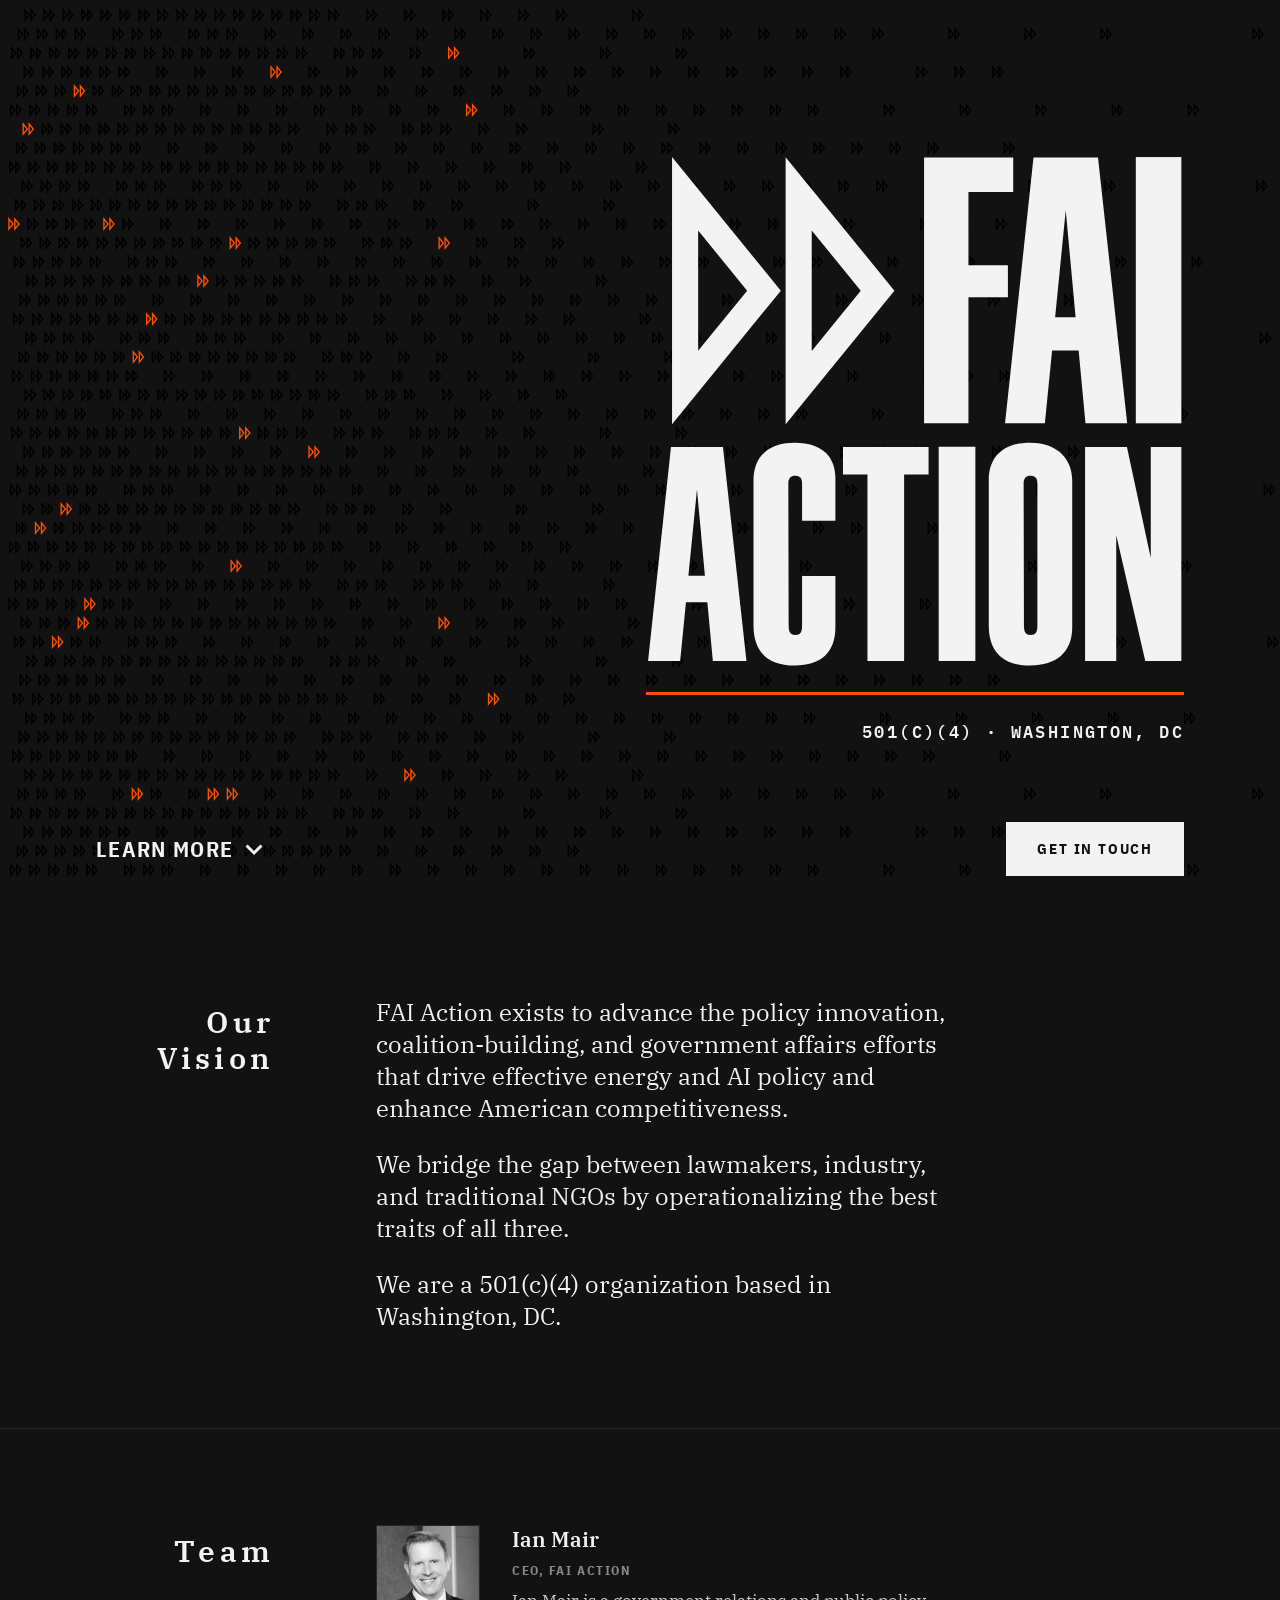
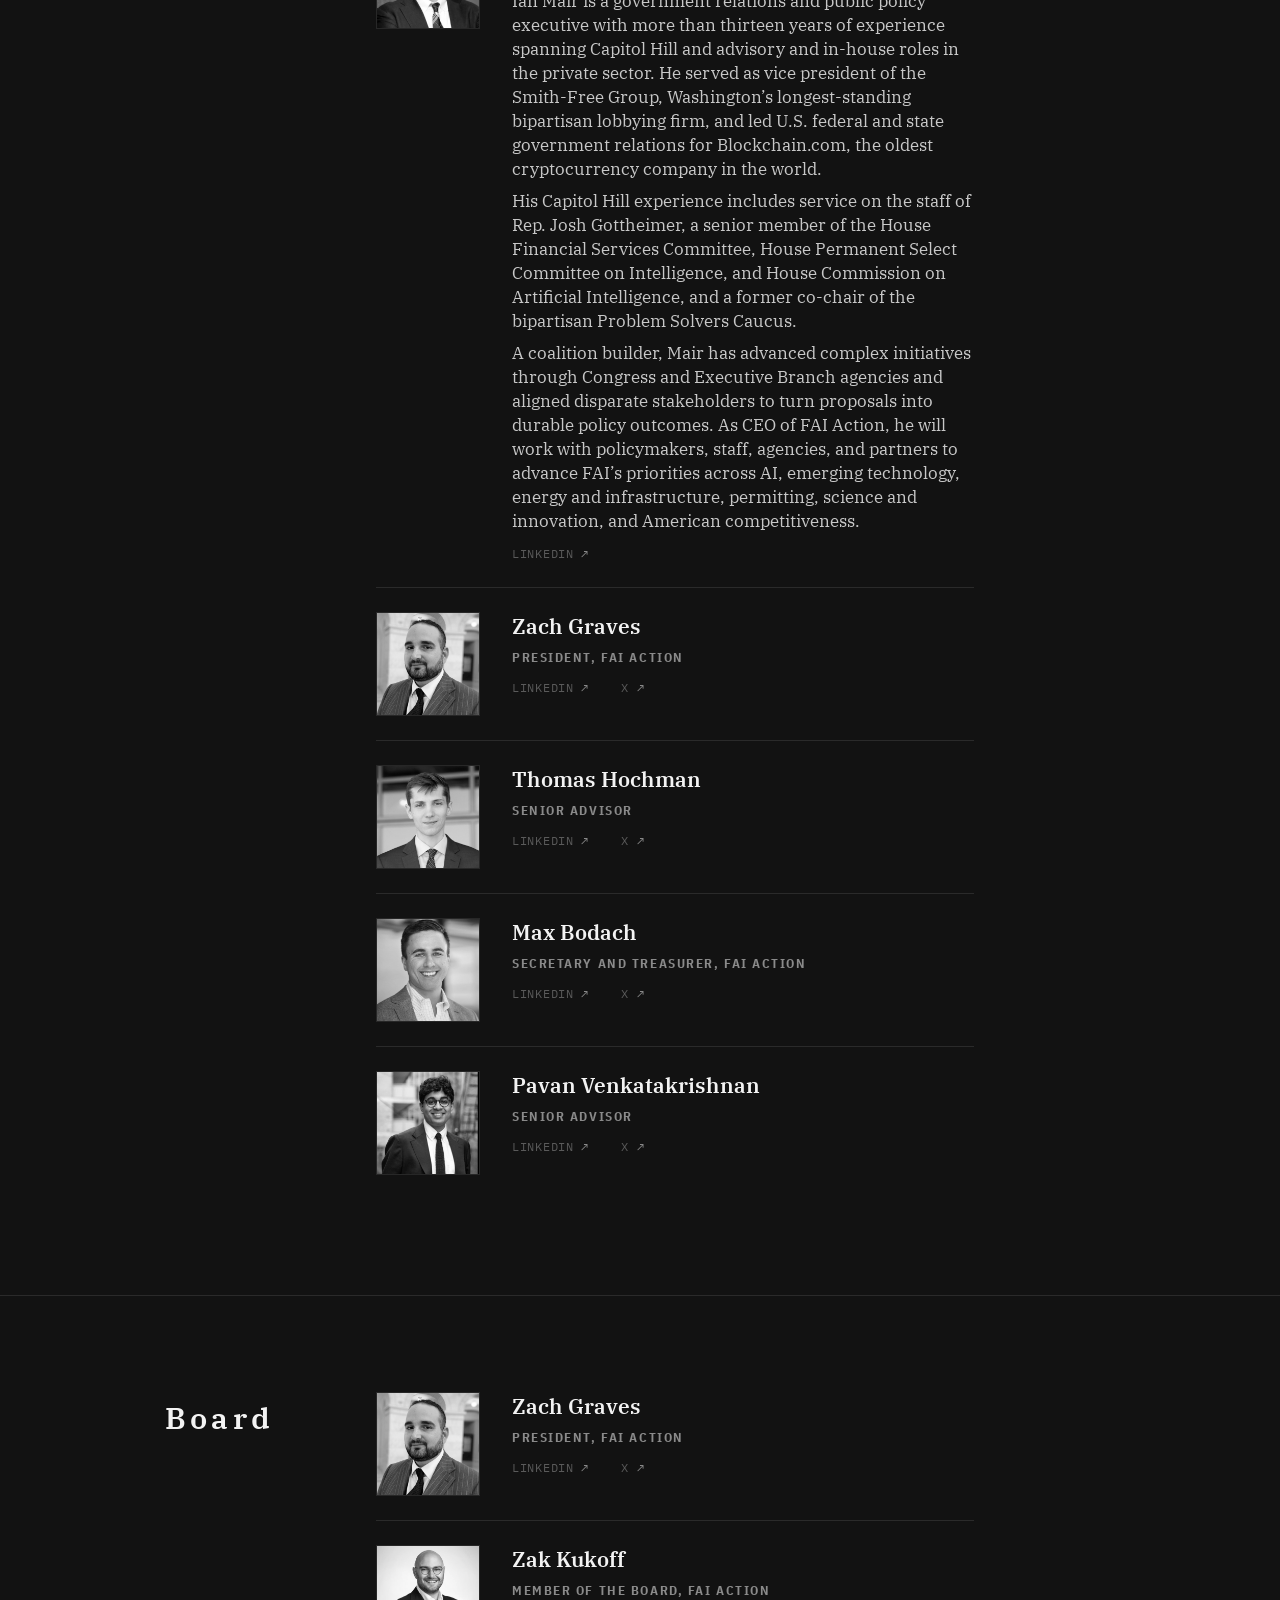
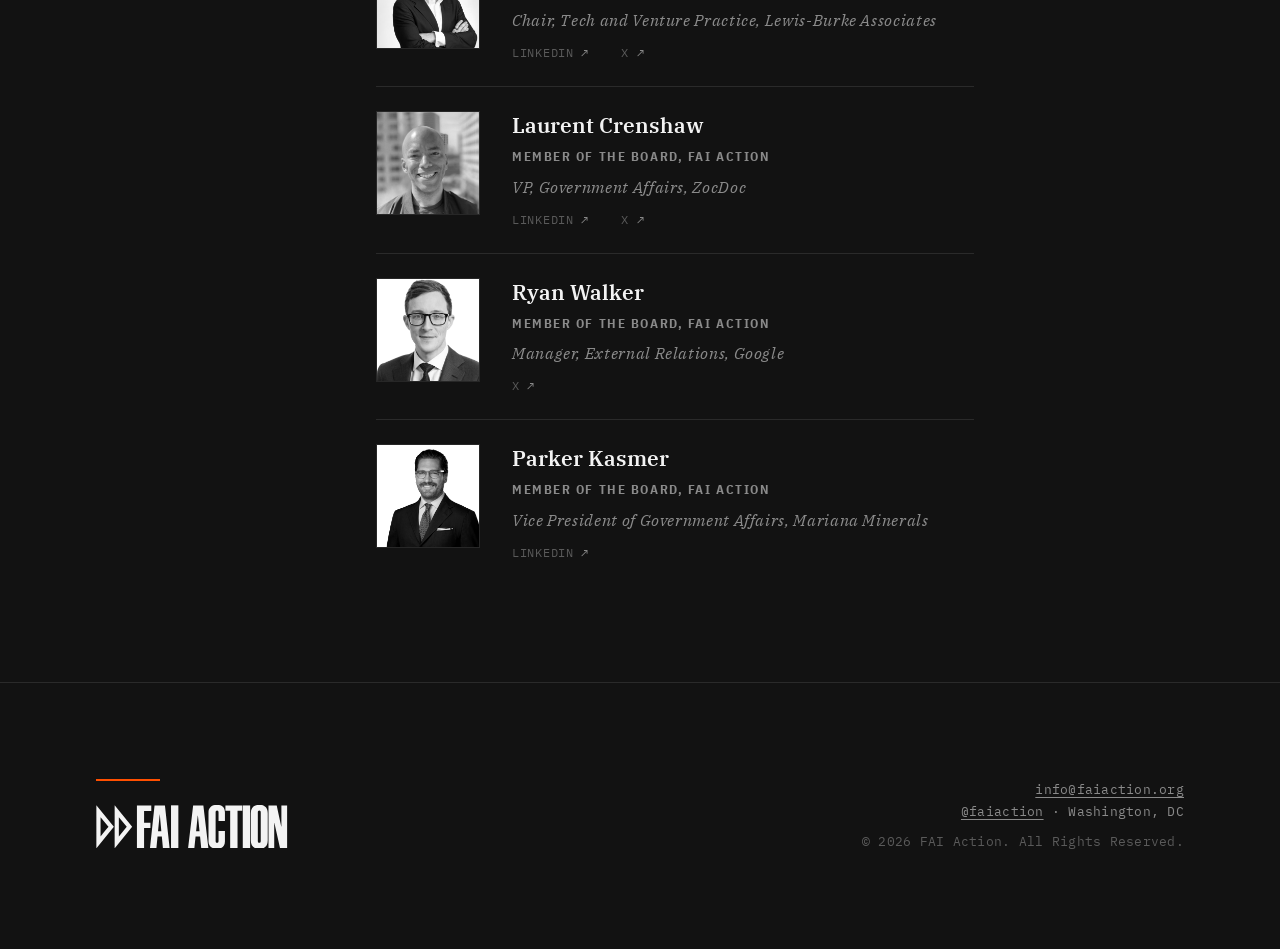
==== commit 59eb1d80: "Remove the grid-overlay dev feature from production Drop the GRID toggle button, the .guides column/" ====
--- a/index.html
+++ b/index.html
@@ -13,16 +13,10 @@
   <link rel="stylesheet" href="./styles.css" />
 </head>
 <body>
-  <button class="toggle" id="gridToggle" aria-pressed="false" title="Toggle grid (G)">
-    <span class="dot"></span><span class="lbl">Grid</span>
-  </button>
-
   <!-- ============ SPLASH ============ -->
   <header class="splash spread">
     <img class="splash__texture" src="./assets/splash-field.svg" alt="" aria-hidden="true" />
-    <div class="wrap">
-      <div class="guides" aria-hidden="true"><div class="cols"></div><div class="rows"></div><div class="mline l"></div><div class="mline r"></div></div>
-      <div class="splash__inner">
+    <div class="wrap">      <div class="splash__inner">
         <!-- Official drawn stacked lockup (composited, never re-typed) -->
         <svg class="splash__mark" viewBox="0 0 586 559" role="img" aria-label="FAI Action" xmlns="http://www.w3.org/2000/svg">
           <path class="fill" d="M28.39,2.31l118.57,145.6L28.39,293.51V2.31ZM110.26,147.91l-53.42-65.6v131.2l53.42-65.6Z"/>
@@ -53,9 +47,7 @@
   <!-- ============ DOCUMENT ============ -->
   <main>
     <section class="spread doc-spread" id="about">
-      <div class="wrap">
-        <div class="guides" aria-hidden="true"><div class="cols"></div><div class="rows"></div><div class="mline l"></div><div class="mline r"></div></div>
-        <div class="grid">
+      <div class="wrap">        <div class="grid">
           <div class="band reveal">
             <div class="section__rail col-rail"><span class="rail-label" id="about-label">About</span></div>
             <div class="section__body col-body">
@@ -68,9 +60,7 @@
     </section>
 
     <section class="spread doc-spread" id="group-0">
-      <div class="wrap">
-        <div class="guides" aria-hidden="true"><div class="cols"></div><div class="rows"></div><div class="mline l"></div><div class="mline r"></div></div>
-        <div class="grid">
+      <div class="wrap">        <div class="grid">
           <div class="band reveal">
             <div class="section__rail col-rail"><span class="rail-label" id="group-0-label">Team</span></div>
             <div class="section__body col-body">
@@ -82,9 +72,7 @@
     </section>
 
     <section class="spread doc-spread" id="group-1">
-      <div class="wrap">
-        <div class="guides" aria-hidden="true"><div class="cols"></div><div class="rows"></div><div class="mline l"></div><div class="mline r"></div></div>
-        <div class="grid">
+      <div class="wrap">        <div class="grid">
           <div class="band reveal">
             <div class="section__rail col-rail"><span class="rail-label" id="group-1-label">Board</span></div>
             <div class="section__body col-body">
@@ -98,9 +86,7 @@
 
   <!-- ============ FOOTER ============ -->
   <footer class="spread footer-spread">
-    <div class="wrap">
-      <div class="guides" aria-hidden="true"><div class="cols"></div><div class="rows"></div><div class="mline l"></div><div class="mline r"></div></div>
-      <div class="grid">
+    <div class="wrap">      <div class="grid">
         <div class="band">
           <div class="col-rail"><hr class="footer__rule" /><svg class="footer__lockup" viewBox="0 0 370.286 81.009" role="img" aria-label="FAI Action" xmlns="http://www.w3.org/2000/svg"><g fill="#f3f3f3" fill-rule="evenodd"><path d="M0.654 0.631l32.425 39.813L0.654 80.256V0.631ZM23.042 40.444L8.434 22.507v35.874s14.609-17.938 14.608-17.937Z"/><path d="M34.514 0.634l32.428 39.81-32.428 39.812s0-79.622 0-79.622ZM56.905 40.444l-14.611-17.937v35.877l14.611-17.94h0Z"/><polygon points="102.354 0.73 102.354 11.031 89.008 11.031 89.008 32.881 100.769 32.881 100.769 42.391 89.008 42.391 89.008 79.974 75.777 79.974 75.777 0.73 102.354 0.73"/><path d="M127.624 0.73l8.707 79.244h-12.44l-2.035-21.735h-7.916l-2.149 21.735h-11.875L108.399 0.73h19.225ZM120.952 48.39l-2.94-31.923-3.167 31.923h6.107Z"/><rect x="138.899" y="0.615" width="13.572" height="79.36"/><path d="M179.842 0.801h18.925l9.349 79.291h-13.291l-2.141-21.623h-8.335l-2.253 21.623h-11.604L179.842 0.801ZM191.67 48.554l-2.928-28.719h-0.452l-2.929 28.719h6.309Z"/><path d="M224.18 69.953c1.69 0 2.704-1.351 2.704-3.492v-18.47h11.828v19.596c0 8.558-5.631 13.628-14.869 13.629s-15.544-5.293-15.544-13.29V13.302c0-8.334 6.082-13.628 15.544-13.628s14.869 5.07 14.869 13.628v16.105h-11.828v-15.541c0-2.141-1.015-3.491-2.704-3.492s-2.704 1.351-2.705 3.492v52.597c0 2.141 1.015 3.491 2.705 3.493h0Z"/><path d="M248.42 10.71h-8.786V0.801h31.202v9.912h-8.787v69.379h-13.629V10.71h0Z"/><path d="M271.749 0.801h13.629v79.291h-13.629V0.801h0Z"/><path d="M302.331-0.326c10.25 0 15.656 5.406 15.656 15.431v50.68c0 10.024-5.406 15.43-15.656 15.431s-15.656-5.406-15.656-15.431V15.105c0-10.024 5.406-15.43 15.656-15.431ZM302.331 69.953c1.69 0 2.704-1.351 2.705-3.492V13.866c0-2.141-1.015-3.491-2.705-3.492s-2.704 1.351-2.705 3.492v52.597c0 2.141 1.015 3.491 2.705 3.493h0Z"/><path d="M319.384 0.801h15.207l8.336 38.855h0.339V0.801h10.589v79.291h-13.067l-10.476-46.853h-0.34v46.853h-10.588V0.801h0Z"/></g></svg></div>
           <div class="footer__contact col-wide" id="footer-contact"></div>
@@ -110,6 +96,5 @@
   </footer>
 
   <script src="./app.js"></script>
-  <script src="./grid.js"></script>
 </body>
 </html>
--- a/styles.css
+++ b/styles.css
@@ -1,6 +1,6 @@
 /* FAI Action — landing site
  * Harmony · macrostructure: Letter (document-led, marginalia rail) · tone: austere/insider · anchor hue: International Orange (signal ≤4%)
- * Grid: IBM 2x / Müller-Brockmann — 16 columns · 32px gutters · 96px margins · 8px baseline. One source of truth; toggle with the G key.
+ * Grid: IBM 2x / Müller-Brockmann — 16 columns · 32px gutters · 96px margins · 8px baseline. One source of truth.
  * Brand: FAI Action sub-brand (Cod Gray ground · Smoke White type · outlined double chevron · no display face · orange = signal not field)
  * pre-emit critique: P5 H5 E5 S5 R5 V4
  */
@@ -34,12 +34,6 @@
   --bone: #ede6d6;
   --white: #ffffff;
   --orange: #ff4f00;
-
-  /* ---- grid overlay (re-tinted for the dark ground) ---- */
-  --g-col: rgba(243, 243, 243, 0.035);
-  --g-edge: rgba(255, 79, 0, 0.42);
-  --g-base: rgba(243, 243, 243, 0.16);
-  --g-base-min: rgba(243, 243, 243, 0.05);
 
   /* ---- type ---- */
   --font-serif: "IBM Plex Serif", Georgia, serif;
@@ -94,37 +88,6 @@
 .col-body { grid-column: 5 / 14; }    /* cols 5–13 — the reading column  */
 .col-wide { grid-column: 5 / 17; }    /* cols 5–16 — wide content        */
 
-/* ============ GRID OVERLAY (lives in the SAME .wrap as content) ============ */
-.guides { position: absolute; inset: 0; pointer-events: none; z-index: 60; opacity: 0; transition: opacity 0.26s var(--ease-out); }
-body.grid-on .guides { opacity: 1; }
-.guides .cols {
-  position: absolute; top: 0; bottom: 0; left: var(--margin); right: var(--margin);
-  display: grid; grid-template-columns: repeat(var(--cols), minmax(0, 1fr)); column-gap: var(--gutter);
-}
-.guides .col { background: var(--g-col); box-shadow: inset 1px 0 0 var(--g-edge), inset -1px 0 0 var(--g-edge); position: relative; }
-.guides .col span { position: absolute; top: 8px; left: 0; right: 0; text-align: center; font-family: var(--font-mono); font-size: 9px; line-height: 1; color: var(--orange); }
-.guides .rows {
-  position: absolute; left: var(--margin); right: var(--margin); top: 0; bottom: 0;
-  background-image:
-    repeating-linear-gradient(to bottom, var(--g-base) 0 1px, transparent 1px var(--lh)),
-    repeating-linear-gradient(to bottom, var(--g-base-min) 0 1px, transparent 1px var(--bl));
-}
-.guides .mline { position: absolute; top: 0; bottom: 0; width: 1px; background: var(--g-edge); }
-.guides .mline.l { left: var(--margin); }
-.guides .mline.r { right: var(--margin); }
-
-/* ============ TOGGLE ============ */
-.toggle {
-  position: fixed; top: 16px; right: 16px; z-index: 200;
-  display: inline-flex; align-items: center; gap: 8px;
-  background: var(--graphite); color: var(--smoke); border: 1px solid var(--iron); cursor: pointer;
-  font-family: var(--font-mono); font-size: 11px; letter-spacing: 0.14em; text-transform: uppercase; padding: 9px 12px;
-}
-.toggle .dot { width: 8px; height: 8px; background: var(--ash); }
-.toggle:hover { border-color: var(--orange); }
-body.grid-on .toggle { border-color: var(--orange); }
-body.grid-on .toggle .dot { background: var(--orange); }
-
 /* ============ shared ============ */
 .rail-label { font-family: var(--font-serif); font-weight: 600; font-size: 30px; line-height: 36px; letter-spacing: 0.14em; color: var(--smoke); }
 .signal { height: 3px; width: 100%; background: var(--orange); border: 0; margin: 0; }
@@ -133,7 +96,8 @@
 .splash { min-height: 100svh; overflow: hidden; }
 .splash__texture { position: absolute; inset: 0; width: 100%; height: 100%; z-index: 0; pointer-events: none; object-fit: cover; object-position: left top; }
 .splash .wrap { min-height: 100svh; display: flex; flex-direction: column; align-items: flex-end; justify-content: center; }
-.splash__inner { position: relative; z-index: 2; display: flex; flex-direction: column; align-items: flex-end; text-align: right; gap: var(--lh); }
+.splash__inner { position: relative; z-index: 2; max-width: 100%; display: flex; flex-direction: column; align-items: flex-end; text-align: right; gap: var(--lh); }
+.splash__mark { max-width: 100%; }
 .splash__mark { width: clamp(300px, 42vw, 600px); height: auto; display: block; }
 .splash__mark .fill { fill: var(--smoke); }
 .splash__subtitle { font-family: var(--font-mono); font-weight: 600; font-size: 17px; letter-spacing: 0.14em; text-transform: uppercase; color: var(--smoke); margin: 0; }
@@ -207,7 +171,6 @@
   .reveal { opacity: 1; transform: none; transition: none; }
   .splash__learn svg { animation: none; }
   .splash__actions { animation: none; }
-  .guides { transition: none; }
 }
 
 /* ============ RESPONSIVE (Carbon: collapse the 16-col field) ============ */
@@ -215,9 +178,12 @@
 @media (max-width: 672px) {
   :root { --margin: 16px; --pad: 48px; }
   .col-rail, .col-body, .col-wide { grid-column: 1 / -1; }
-  .band { row-gap: var(--bl); }
+  .grid { grid-template-columns: 1fr; column-gap: 0; }
+  .band { grid-template-columns: 1fr; column-gap: 0; row-gap: var(--bl); }
   .section__rail { padding-top: 0; padding-bottom: var(--bl); text-align: left; }
   .lead, .about__body p { font-size: 21px; line-height: 30px; }
   .staff__item { grid-template-columns: 64px minmax(0, 1fr); gap: 16px; }
   .staff__photo { width: 64px; height: 64px; }
+  .splash__texture { object-position: 70% center; }
+  .splash__mark { width: min(72vw, 300px); }
 }
